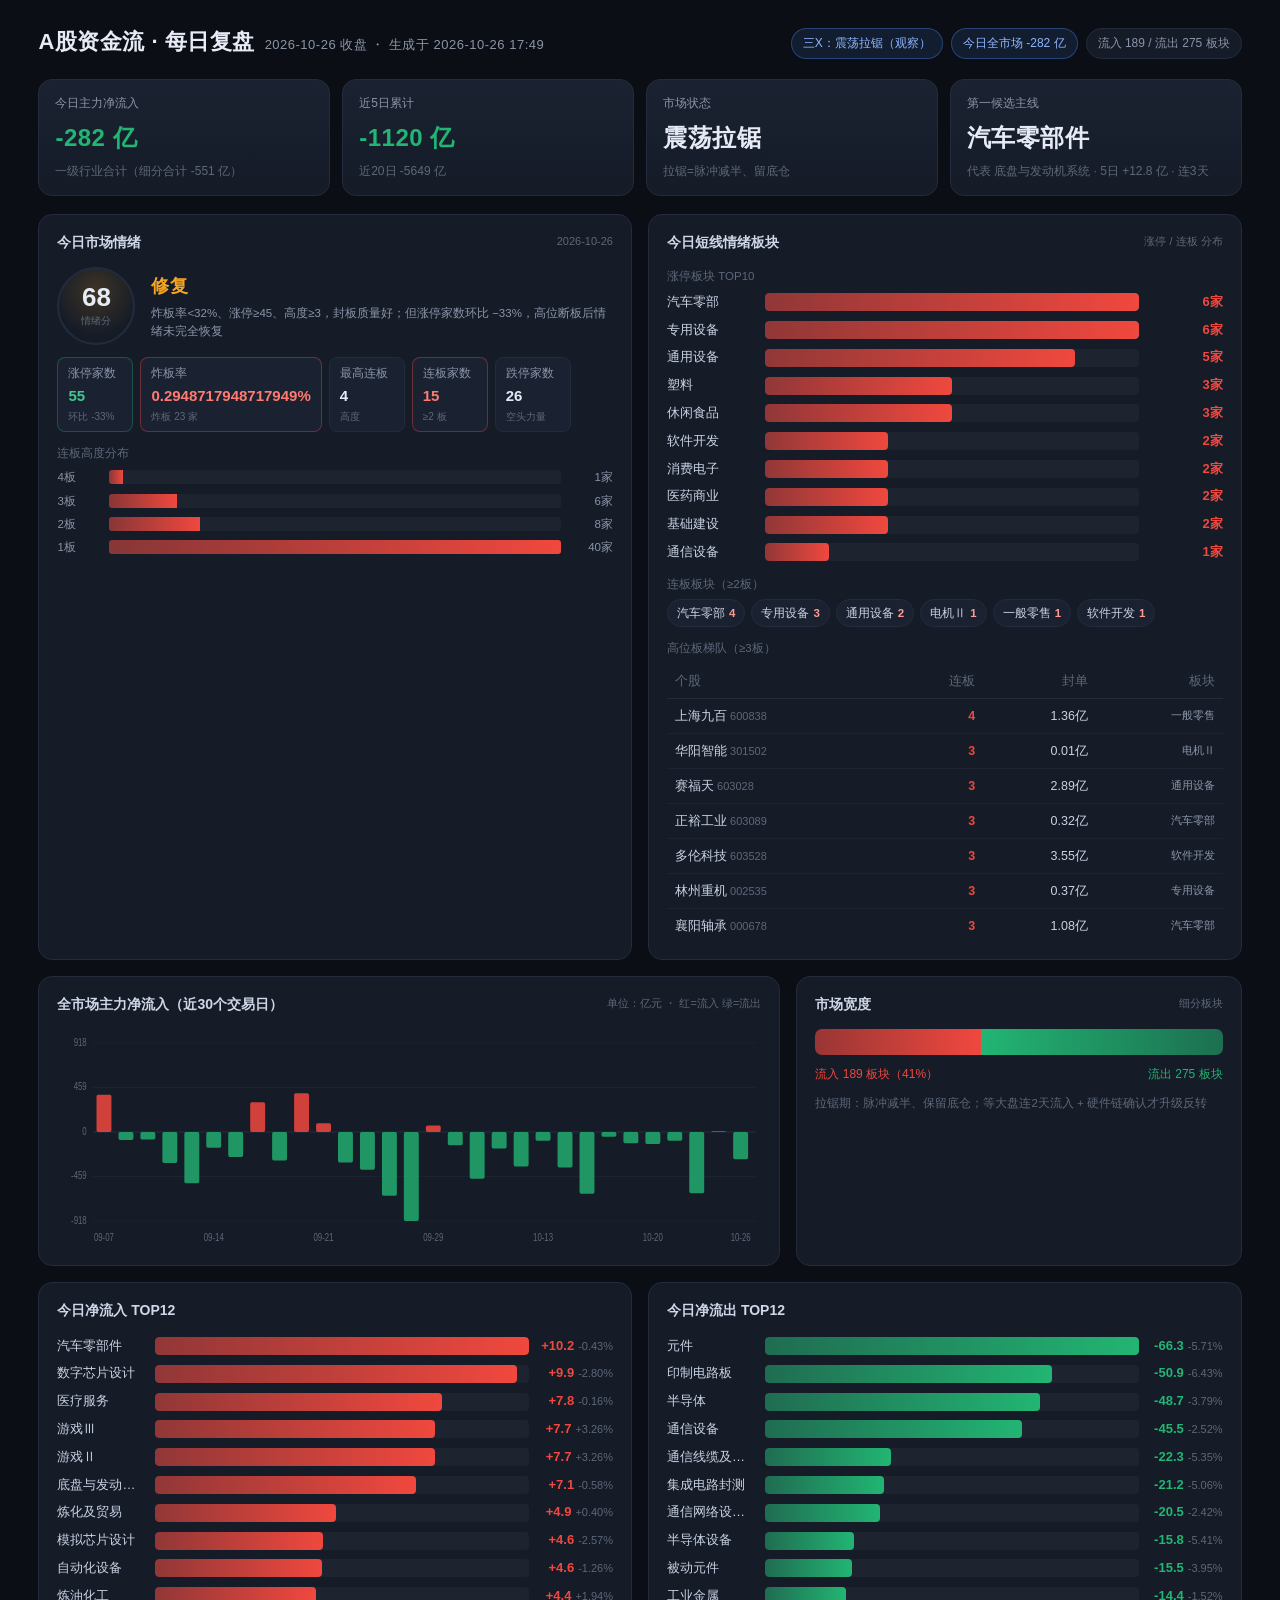
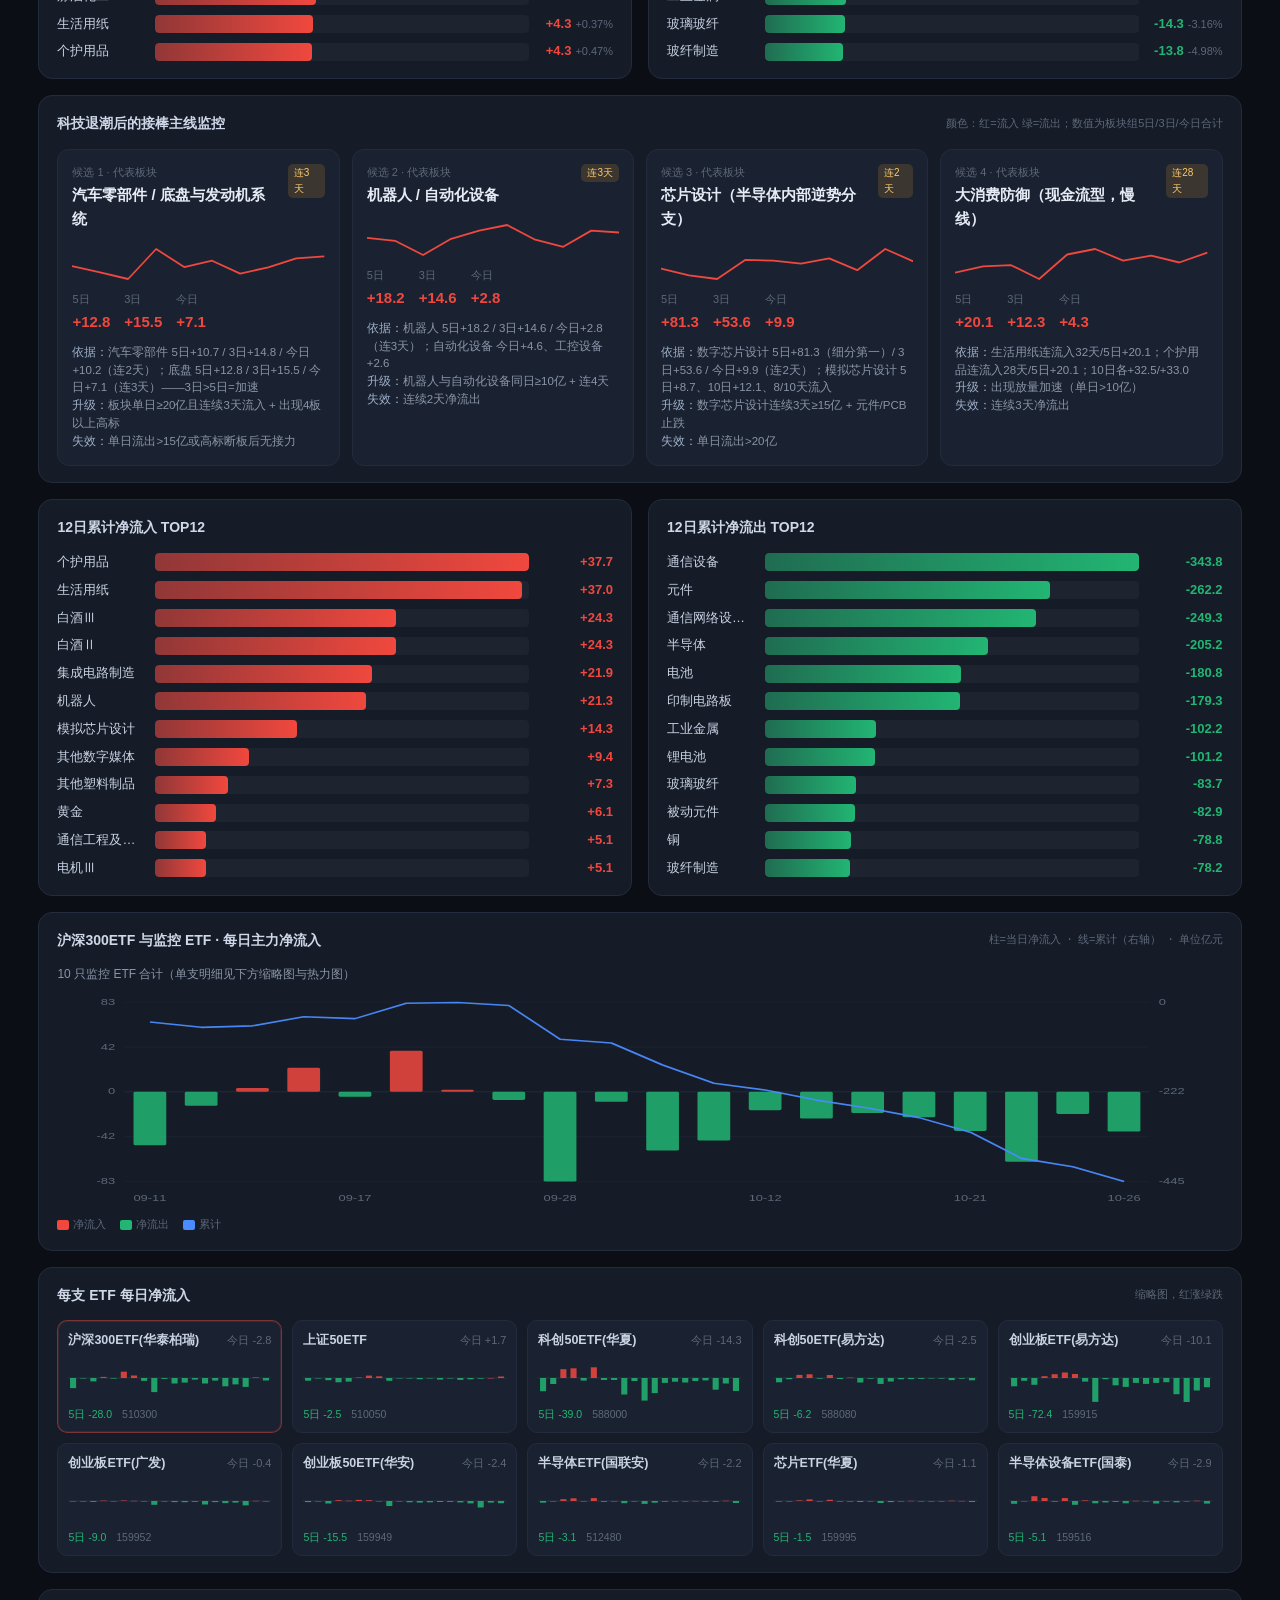
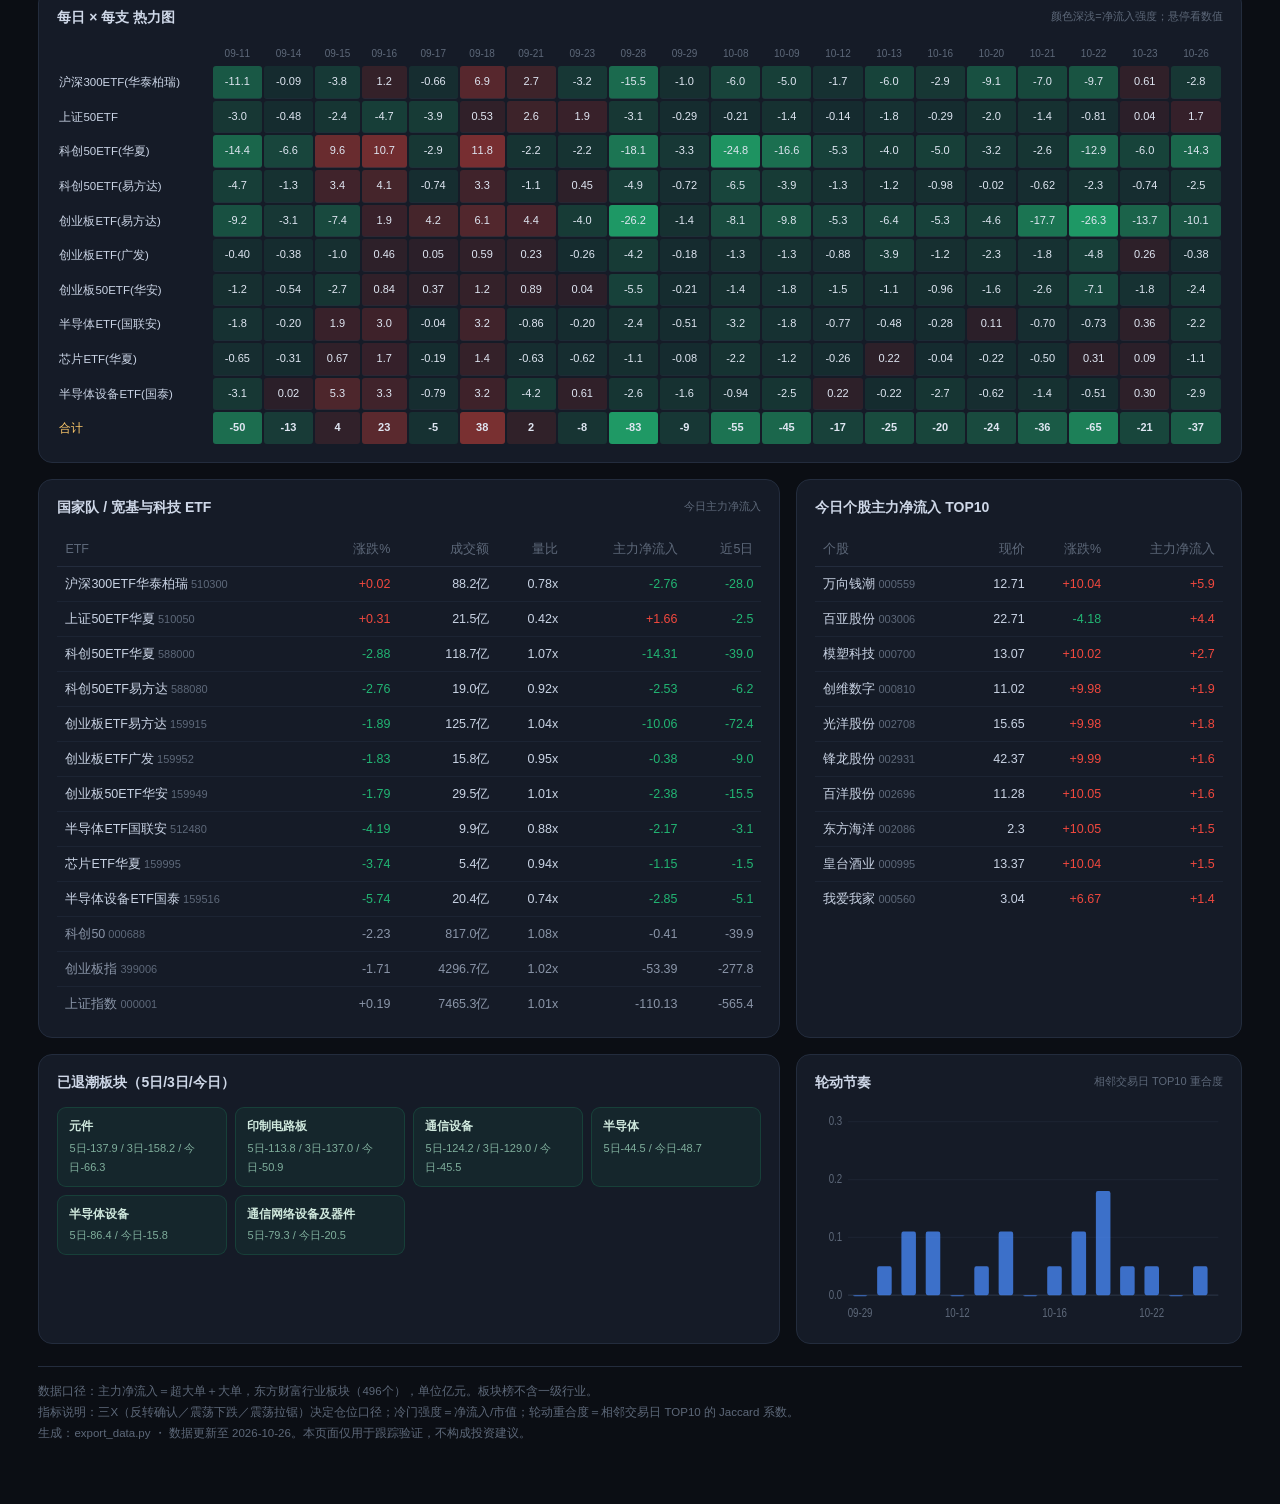
==== index.html @ acb610cf "init: A股资金流看板" ====
<!DOCTYPE html>
<html lang="zh-CN">
<head>
<meta charset="utf-8" />
<meta name="viewport" content="width=device-width, initial-scale=1" />
<title>A股资金流 · 每日复盘看板</title>
<style>
  :root{
    --bg:#0b0e14; --bg2:#121722; --card:#151b27; --card2:#1a2231;
    --line:#232c3d; --txt:#e6ebf5; --dim:#8a95a8; --dim2:#5d6879;
    --up:#f0483e; --upbg:rgba(240,72,62,.14);
    --dn:#22b573; --dnbg:rgba(34,181,115,.13);
    --acc:#4a8cff; --warn:#f5a623; --ok:#22b573;
    --r:14px;
  }
  *{box-sizing:border-box}
  body{
    margin:0; background:radial-gradient(1200px 600px at 20% -10%, #16203a 0%, var(--bg) 55%);
    color:var(--txt); font:14px/1.6 -apple-system,"Segoe UI","PingFang SC","Microsoft YaHei",sans-serif;
    padding:24px clamp(14px,3vw,40px) 60px;
  }
  a{color:var(--acc)}
  .wrap{max-width:1280px;margin:0 auto}

  /* header */
  header{display:flex;flex-wrap:wrap;gap:14px;align-items:flex-end;justify-content:space-between;margin-bottom:20px}
  h1{margin:0;font-size:22px;letter-spacing:.5px}
  h1 span{color:var(--dim);font-size:13px;font-weight:400;margin-left:10px}
  .badges{display:flex;gap:8px;flex-wrap:wrap}
  .badge{font-size:12px;padding:5px 11px;border-radius:999px;border:1px solid var(--line);background:var(--card);color:var(--dim)}
  .badge.hot{border-color:rgba(245,166,35,.4);background:rgba(245,166,35,.12);color:#ffca6b}
  .badge.cool{border-color:rgba(74,140,255,.35);background:rgba(74,140,255,.12);color:#8fb6ff}

  /* kpi */
  .kpis{display:grid;grid-template-columns:repeat(auto-fit,minmax(170px,1fr));gap:12px;margin-bottom:18px}
  .kpi{background:linear-gradient(180deg,var(--card2),var(--card));border:1px solid var(--line);border-radius:var(--r);padding:14px 16px}
  .kpi .k{font-size:12px;color:var(--dim);margin-bottom:6px}
  .kpi .v{font-size:24px;font-weight:700;font-variant-numeric:tabular-nums;letter-spacing:.5px}
  .kpi .s{font-size:12px;color:var(--dim2);margin-top:4px}

  /* grid */
  .grid{display:grid;gap:16px;margin-bottom:16px}
  .g2{grid-template-columns:1fr 1fr}
  .g21{grid-template-columns:1.25fr .75fr}
  @media(max-width:900px){.g2,.g21{grid-template-columns:1fr}}

  .card{background:var(--card);border:1px solid var(--line);border-radius:var(--r);padding:16px 18px}
  .card h2{margin:0 0 14px;font-size:14px;font-weight:600;display:flex;justify-content:space-between;align-items:center;color:#cfd8e8}
  .card h2 em{font-style:normal;font-size:11px;color:var(--dim2);font-weight:400}

  /* bars */
  .rows{display:flex;flex-direction:column;gap:7px}
  .row{display:grid;grid-template-columns:88px 1fr 74px;align-items:center;gap:10px;font-size:13px}
  .row .nm{color:#c9d3e4;white-space:nowrap;overflow:hidden;text-overflow:ellipsis}
  .row .bar{height:18px;border-radius:4px;position:relative;background:rgba(255,255,255,.035);overflow:hidden}
  .row .bar i{position:absolute;top:0;bottom:0;left:0;border-radius:4px;display:block}
  .row .bar i.up{background:linear-gradient(90deg,rgba(240,72,62,.55),var(--up))}
  .row .bar i.dn{background:linear-gradient(90deg,rgba(34,181,115,.5),var(--dn))}
  .row .val{text-align:right;font-variant-numeric:tabular-nums;font-weight:600}
  .row .pct{font-size:11px;color:var(--dim2);margin-left:4px;font-weight:400}
  .up{color:var(--up)} .dn{color:var(--dn)}

  /* chart */
  .chart{width:100%;height:220px;display:block}
  .chart .axis{stroke:#2a3446;stroke-width:1}
  .chart text{fill:var(--dim2);font-size:10px}

  /* mainline */
  .ml-grid{display:grid;grid-template-columns:repeat(auto-fit,minmax(255px,1fr));gap:12px}
  .ml{background:var(--card2);border:1px solid var(--line);border-radius:12px;padding:14px}
  .ml .top{display:flex;justify-content:space-between;align-items:flex-start;gap:8px}
  .ml .rank{font-size:11px;color:var(--dim2)}
  .ml .name{font-size:15px;font-weight:600;margin:2px 0 8px}
  .ml .nums{display:flex;gap:14px;margin:8px 0 10px}
  .ml .nums div{font-size:11px;color:var(--dim2)}
  .ml .nums b{display:block;font-size:15px;font-variant-numeric:tabular-nums;margin-top:1px}
  .ml .fx{font-size:11.5px;color:var(--dim);line-height:1.55}
  .ml .fx span{color:#9fb0c9}
  .spark{width:100%;height:38px;display:block;margin-top:6px}

  /* table */
  table{width:100%;border-collapse:collapse;font-size:12.5px}
  th{color:var(--dim2);font-weight:500;text-align:right;padding:7px 8px;border-bottom:1px solid var(--line);white-space:nowrap}
  th:first-child,td:first-child{text-align:left}
  td{padding:7px 8px;text-align:right;border-bottom:1px solid rgba(35,44,61,.55);font-variant-numeric:tabular-nums;color:#c9d3e4}
  tr:last-child td{border-bottom:none}
  tr.idx td{color:var(--dim)}
  .tag{display:inline-block;font-size:10px;padding:1px 6px;border-radius:5px;background:rgba(245,166,35,.15);color:#ffca6b;margin-left:5px}

  /* sentiment */
  .sent{display:flex;gap:16px;align-items:center;margin-bottom:12px}
  .score{width:78px;height:78px;border-radius:50%;display:flex;flex-direction:column;align-items:center;justify-content:center;border:2px solid var(--line);background:radial-gradient(circle at 50% 30%,rgba(245,166,35,.18),transparent 70%);flex:0 0 auto}
  .score b{font-size:26px;line-height:1;font-variant-numeric:tabular-nums}
  .score span{font-size:10px;color:var(--dim2);margin-top:3px}
  .phase{font-size:18px;font-weight:700;letter-spacing:.5px}
  .reason{font-size:11.5px;color:var(--dim);margin-top:4px;line-height:1.55}
  .ph-加速{color:#f0483e}.ph-修复{color:#f5a623}.ph-分歧{color:#8fb6ff}.ph-退潮{color:#22b573}.ph-冰点{color:#9aa7bd}
  .pills{display:flex;flex-wrap:wrap;gap:7px;margin-bottom:12px}
  .pill{background:var(--card2);border:1px solid var(--line);border-radius:8px;padding:6px 10px;font-size:11.5px;color:var(--dim);min-width:76px}
  .pill b{display:block;font-size:15px;color:#e6ebf5;font-variant-numeric:tabular-nums;margin-top:1px}
  .pill em{font-style:normal;font-size:10px;color:var(--dim2);display:block;margin-top:1px}
  .pill.s-强{border-color:rgba(240,72,62,.38)} .pill.s-强 b{color:#ff7a70}
  .pill.s-弱{border-color:rgba(34,181,115,.32)} .pill.s-弱 b{color:#43c68d}
  .ladder{display:flex;flex-direction:column;gap:5px}
  .ladder .lr{display:grid;grid-template-columns:44px 1fr 44px;gap:8px;align-items:center;font-size:11.5px;color:var(--dim)}
  .ladder .lb{height:14px;background:rgba(255,255,255,.04);border-radius:3px;overflow:hidden}
  .ladder .lb i{display:block;height:100%;background:linear-gradient(90deg,rgba(240,72,62,.5),#f0483e)}
  .sub{font-size:11.5px;color:var(--dim2);margin-bottom:6px}
  .chips{display:flex;flex-wrap:wrap;gap:6px}
  .chip{font-size:11.5px;padding:4px 9px;border-radius:999px;background:var(--card2);border:1px solid var(--line);color:#c9d3e4}
  .chip b{color:#ff9b92;margin-left:4px}

  /* etf daily */
  .sm-grid{display:grid;grid-template-columns:repeat(auto-fit,minmax(190px,1fr));gap:10px}
  .sm{background:var(--card2);border:1px solid var(--line);border-radius:10px;padding:9px 10px}
  .sm.hl{border-color:rgba(240,72,62,.45);box-shadow:0 0 0 1px rgba(240,72,62,.15) inset}
  .sm .t{display:flex;justify-content:space-between;align-items:baseline;font-size:12px;color:#c9d3e4;margin-bottom:2px}
  .sm .t b{font-size:12.5px;font-weight:600}
  .sm .t s{text-decoration:none;font-size:11px;color:var(--dim2)}
  .sm svg{width:100%;height:52px;display:block}
  .sm .f{font-size:10.5px;color:var(--dim2);display:flex;gap:10px;margin-top:2px}
  .hm{width:100%;border-collapse:separate;border-spacing:2px;font-size:11px}
  .hm th{background:none;border:none;color:var(--dim2);font-weight:500;padding:2px 3px;text-align:center;white-space:nowrap;font-size:10px}
  .hm td.nm{background:none;border:none;text-align:left;padding:2px 6px 2px 0;color:#c9d3e4;white-space:nowrap;font-size:11.5px}
  .hm td.c{height:22px;border-radius:3px;text-align:center;color:#dfe6f2;font-variant-numeric:tabular-nums}
  .legend{display:flex;gap:14px;align-items:center;font-size:11px;color:var(--dim2);margin-top:8px}
  .legend i{display:inline-block;width:12px;height:10px;border-radius:2px;margin-right:4px;vertical-align:middle}

  /* misc */
  .faded{display:grid;grid-template-columns:repeat(auto-fit,minmax(150px,1fr));gap:8px}
  .faded div{background:rgba(34,181,115,.07);border:1px solid rgba(34,181,115,.18);border-radius:9px;padding:9px 11px;font-size:12px}
  .faded b{display:block;color:#cfe8dd;margin-bottom:2px}
  .faded span{color:#7fae9c;font-size:11px}
  footer{margin-top:22px;color:var(--dim2);font-size:11.5px;line-height:1.8;border-top:1px solid var(--line);padding-top:14px}
  .note{font-size:11.5px;color:var(--dim2);margin-top:10px}
</style>
</head>
<body>
<div class="wrap">

  <header>
    <h1>A股资金流 · 每日复盘<span id="dt"></span></h1>
    <div class="badges" id="badges"></div>
  </header>

  <div class="kpis" id="kpis"></div>

  <div class="grid g2" id="sentWrap" style="margin-bottom:16px">
    <div class="card">
      <h2>今日市场情绪<em id="sentTag"></em></h2>
      <div class="sent">
        <div class="score"><b id="sentScore">–</b><span>情绪分</span></div>
        <div style="flex:1">
          <div class="phase" id="sentPhase">–</div>
          <div class="reason" id="sentReason"></div>
        </div>
      </div>
      <div class="pills" id="sentPills"></div>
      <div class="sub">连板高度分布</div>
      <div class="ladder" id="sentLadder"></div>
    </div>
    <div class="card">
      <h2>今日短线情绪板块<em>涨停 / 连板 分布</em></h2>
      <div class="sub">涨停板块 TOP10</div>
      <div class="rows" id="ztBoards"></div>
      <div class="sub" style="margin-top:12px">连板板块（≥2板）</div>
      <div class="chips" id="lbBoards"></div>
      <div class="sub" style="margin-top:12px">高位板梯队（≥3板）</div>
      <table id="highTable"></table>
    </div>
  </div>

  <div class="grid g21">
    <div class="card">
      <h2>全市场主力净流入（近30个交易日）<em>单位：亿元 ・ 红=流入 绿=流出</em></h2>
      <svg class="chart" id="mchart" viewBox="0 0 900 220" preserveAspectRatio="none"></svg>
    </div>
    <div class="card">
      <h2>市场宽度<em>细分板块</em></h2>
      <div id="breadth"></div>
      <div class="note" id="regimeNote"></div>
    </div>
  </div>

  <div class="grid g2">
    <div class="card">
      <h2>今日净流入 TOP12</h2>
      <div class="rows" id="topRows"></div>
    </div>
    <div class="card">
      <h2>今日净流出 TOP12</h2>
      <div class="rows" id="botRows"></div>
    </div>
  </div>

  <div class="card" style="margin-bottom:16px">
    <h2>科技退潮后的接棒主线监控<em>颜色：红=流入 绿=流出；数值为板块组5日/3日/今日合计</em></h2>
    <div class="ml-grid" id="mlGrid"></div>
  </div>

  <div class="grid g2">
    <div class="card">
      <h2>12日累计净流入 TOP12</h2>
      <div class="rows" id="cumUp"></div>
    </div>
    <div class="card">
      <h2>12日累计净流出 TOP12</h2>
      <div class="rows" id="cumDn"></div>
    </div>
  </div>

  <div class="card" style="margin-bottom:16px">
    <h2>沪深300ETF 与监控 ETF · 每日主力净流入<em>柱=当日净流入 ・ 线=累计（右轴） ・ 单位亿元</em></h2>
    <div style="margin-bottom:6px">
      <div style="font-size:12px;color:var(--dim);margin-bottom:4px">10 只监控 ETF 合计（单支明细见下方缩略图与热力图）</div>
      <svg class="chart" id="chartTotal" viewBox="0 0 900 250" preserveAspectRatio="none"></svg>
    </div>
    <div class="legend"><span><i style="background:#f0483e"></i>净流入</span><span><i style="background:#22b573"></i>净流出</span><span><i style="background:#4a8cff"></i>累计</span></div>
  </div>

  <div class="card" style="margin-bottom:16px">
    <h2>每支 ETF 每日净流入<em>缩略图，红涨绿跌</em></h2>
    <div class="sm-grid" id="smGrid"></div>
  </div>

  <div class="card" style="margin-bottom:16px">
    <h2>每日 × 每支 热力图<em>颜色深浅=净流入强度；悬停看数值</em></h2>
    <div style="overflow-x:auto"><table class="hm" id="hmTable"></table></div>
  </div>

  <div class="grid g21">
    <div class="card">
      <h2>国家队 / 宽基与科技 ETF<em>今日主力净流入</em></h2>
      <table id="etfTable"></table>
    </div>
    <div class="card">
      <h2>今日个股主力净流入 TOP10</h2>
      <table id="stockTable"></table>
    </div>
  </div>

  <div class="grid g21">
    <div class="card">
      <h2>已退潮板块（5日/3日/今日）</h2>
      <div class="faded" id="fadedBox"></div>
    </div>
    <div class="card">
      <h2>轮动节奏<em>相邻交易日 TOP10 重合度</em></h2>
      <svg class="chart" id="rchart" viewBox="0 0 420 180" preserveAspectRatio="none"></svg>
    </div>
  </div>

  <footer id="foot"></footer>
</div>

<script src="data.js"></script>
<script>
(function(){
  const D = window.DATA;
  if(!D){ document.body.innerHTML = '<p style="color:#f0483e">未找到 data.js，请先运行 export_data.py</p>'; return; }

  const $ = id => document.getElementById(id);
  const fmt = (v, d=1) => (v>0?'+':'') + (v==null?'-':Number(v).toFixed(d));
  const cls = v => v>0?'up':(v<0?'dn':'');
  const esc = s => String(s==null?'':s).replace(/[&<>"]/g, c=>({'&':'&amp;','<':'&lt;','>':'&gt;','"':'&quot;'}[c]));

  $('dt').textContent = D.date + ' 收盘 ・ 生成于 ' + D.generatedAt;

  // ---- badges
  const rg = D.regime || {};
  const t = D.today;
  const b = [];
  b.push(`<span class="badge cool">三X：${esc(rg.threeX || '—')}</span>`);
  b.push(`<span class="badge ${t.total>0?'hot':'cool'}">今日全市场 ${fmt(t.total,0)} 亿</span>`);
  b.push(`<span class="badge">流入 ${t.inCount} / 流出 ${t.outCount} 板块</span>`);
  $('badges').innerHTML = b.join('');

  // ---- kpi
  const m5 = D.market.slice(-5).reduce((a,x)=>a+x.v,0);
  const m20 = D.market.slice(-20).reduce((a,x)=>a+x.v,0);
  const bestML = (D.mainline||[])[0];
  const kpi = [
    {k:'今日主力净流入', v:fmt(t.total,0)+' 亿', s:'一级行业合计（细分合计 '+fmt(t.detailSum||0,0)+' 亿）', c:cls(t.total)},
    {k:'近5日累计', v:fmt(m5,0)+' 亿', s:'近20日 '+fmt(m20,0)+' 亿', c:cls(m5)},
    {k:'市场状态', v:(rg.threeX||'—').replace('（观察）',''), s:'拉锯=脉冲减半、留底仓', c:''},
    {k:'第一候选主线', v:bestML?bestML.line.split(' /')[0]:'—', s:bestML?('代表 '+bestML.rep+' · 5日 '+fmt(bestML.d5)+' 亿 · 连'+bestML.streak+'天'):'', c:''},
  ];
  $('kpis').innerHTML = kpi.map(x=>`<div class="kpi"><div class="k">${x.k}</div>
    <div class="v ${x.c}">${esc(x.v)}</div><div class="s">${esc(x.s||'')}</div></div>`).join('');

  // ---- market bar chart
  (function(){
    const W=900,H=220,padL=46,padB=28,padT=14;
    const data=D.market, n=data.length;
    const max=Math.max(...data.map(d=>Math.abs(d.v)),1);
    const bw=(W-padL-12)/n;
    const zero=padT+(H-padT-padB)/2;
    const scale=(H-padT-padB)/2/max;
    let s='';
    [-1,-0.5,0,0.5,1].forEach(k=>{
      const y=zero-k*(H-padT-padB)/2;
      s+=`<line class="axis" x1="${padL}" x2="${W-6}" y1="${y}" y2="${y}" opacity="${k===0?0.9:0.35}"/>`;
      s+=`<text x="${padL-8}" y="${y+3}" text-anchor="end">${(k*max).toFixed(0)}</text>`;
    });
    data.forEach((d,i)=>{
      const x=padL+i*bw+bw*0.16, w=bw*0.68;
      const h=Math.abs(d.v)*scale;
      const y=d.v>=0?zero-h:zero;
      s+=`<rect x="${x.toFixed(1)}" y="${y.toFixed(1)}" width="${w.toFixed(1)}" height="${Math.max(h,0.8).toFixed(1)}"
           rx="2" fill="${d.v>=0?'#f0483e':'#22b573'}" opacity="${d.v>=0?0.85:0.8}"><title>${d.d}  ${fmt(d.v)} 亿</title></rect>`;
      if(i%5===0||i===n-1){
        s+=`<text x="${(x+w/2).toFixed(1)}" y="${H-8}" text-anchor="middle">${d.d.slice(5)}</text>`;
      }
    });
    $('mchart').innerHTML=s;
  })();

  // ---- breadth
  (function(){
    const tot=t.inCount+t.outCount;
    const pct=t.inCount/tot*100;
    $('breadth').innerHTML=`
      <div style="display:flex;height:26px;border-radius:7px;overflow:hidden;margin-bottom:10px">
        <div style="width:${pct}%;background:linear-gradient(90deg,rgba(240,72,62,.6),#f0483e)"></div>
        <div style="flex:1;background:linear-gradient(90deg,#22b573,rgba(34,181,115,.55))"></div>
      </div>
      <div style="display:flex;justify-content:space-between;font-size:12px">
        <span class="up">流入 ${t.inCount} 板块（${pct.toFixed(0)}%）</span>
        <span class="dn">流出 ${t.outCount} 板块</span>
      </div>
      <div class="note">${esc(rg.rule||'')}</div>`;
  })();

  // ---- bar rows
  function rows(el, list, withPct){
    const max=Math.max(...list.map(x=>Math.abs(x.v)),0.001);
    el.innerHTML=list.map(x=>{
      const w=Math.max(Math.abs(x.v)/max*100,1.5);
      return `<div class="row">
        <div class="nm" title="${esc(x.name)}">${esc(x.name)}</div>
        <div class="bar"><i class="${x.v>=0?'up':'dn'}" style="width:${w}%"></i></div>
        <div class="val ${cls(x.v)}">${fmt(x.v,1)}${withPct&&x.pct!=null?`<span class="pct">${fmt(x.pct,2)}%</span>`:''}</div>
      </div>`;
    }).join('');
  }
  rows($('topRows'), t.top, true);
  rows($('botRows'), t.bottom, true);
  rows($('cumUp'), D.cum.up.map(x=>({...x, pct:null})), false);
  rows($('cumDn'), D.cum.down.map(x=>({...x, pct:null})), false);

  // ---- mainline cards
  (function(){
    $('mlGrid').innerHTML = D.mainline.map(m=>{
      const pts=m.series;
      const vals=pts.map(p=>p.v);
      const mx=Math.max(...vals), mn=Math.min(...vals);
      const rng=(mx-mn)||1;
      const W=260,H=38;
      const xy=pts.map((p,i)=>{
        const x=i/(pts.length-1||1)*W;
        const y=H-4-((p.v-mn)/rng)*(H-8);
        return x.toFixed(1)+','+y.toFixed(1);
      }).join(' ');
      const last=pts[pts.length-1].v;
      const col=last>=0?'#f0483e':'#22b573';
      return `<div class="ml">
        <div class="top">
          <div><div class="rank">候选 ${m.rank} · 代表板块</div><div class="name">${esc(m.line)}</div></div>
          <span class="tag">连${m.streak}天</span>
        </div>
        <svg class="spark" viewBox="0 0 260 38" preserveAspectRatio="none">
          <polyline points="${xy}" fill="none" stroke="${col}" stroke-width="1.8" stroke-linejoin="round"/>
        </svg>
        <div class="nums">
          <div>5日<b class="${cls(m.d5)}">${fmt(m.d5)}</b></div>
          <div>3日<b class="${cls(m.d3)}">${fmt(m.d3)}</b></div>
          <div>今日<b class="${cls(m.today)}">${fmt(m.today)}</b></div>
        </div>
        <div class="fx"><span>依据：</span>${esc(m.evidence||'')}</div>
        <div class="fx"><span>升级：</span>${esc(m.upgrade||'')}</div>
        <div class="fx"><span>失效：</span>${esc(m.invalidate||'')}</div>
      </div>`;
    }).join('');
  })();

  // ---- ETF table
  (function(){
    let h=`<thead><tr><th>ETF</th><th>涨跌%</th><th>成交额</th><th>量比</th><th>主力净流入</th><th>近5日</th></tr></thead><tbody>`;
    D.etf.forEach(e=>{
      h+=`<tr class="${e.isIndex?'idx':''}">
        <td>${esc(e.name)}<span style="color:#5d6879;font-size:11px"> ${e.code}</span></td>
        <td class="${cls(e.pct)}">${e.pct==null?'-':fmt(e.pct,2)}</td>
        <td>${e.amount==null?'-':e.amount.toFixed(1)}亿</td>
        <td>${e.vr==null?'-':e.vr.toFixed(2)+'x'}</td>
        <td class="${cls(e.flow)}">${fmt(e.flow,2)}</td>
        <td class="${cls(e.cum5)}">${fmt(e.cum5,1)}</td>
      </tr>`;
    });
    $('etfTable').innerHTML=h+'</tbody>';
  })();

  // ---- stock table
  (function(){
    let h=`<thead><tr><th>个股</th><th>现价</th><th>涨跌%</th><th>主力净流入</th></tr></thead><tbody>`;
    D.stocks.forEach(s=>{
      h+=`<tr><td>${esc(s.name)}<span style="color:#5d6879;font-size:11px"> ${s.code}</span></td>
        <td>${s.price}</td><td class="${cls(s.pct)}">${fmt(s.pct,2)}</td>
        <td class="${cls(s.v)}">${fmt(s.v)}</td></tr>`;
    });
    $('stockTable').innerHTML=h+'</tbody>';
  })();

  // ---- faded
  (function(){
    $('fadedBox').innerHTML = D.faded.map(f=>{
      const num=(f.desc.match(/-[\d.]+/g)||[]).slice(0,1)[0]||'';
      return `<div><b>${esc(f.line)}</b><span>${esc(f.desc)}</span></div>`;
    }).join('');
  })();

  // ---- rotation chart
  (function(){
    const W=420,H=180,padL=34,padB=26,padT=12;
    const d=D.rotation, n=d.length;
    const max=0.3;
    const bw=(W-padL-10)/n;
    let s='';
    [0,0.1,0.2,0.3].forEach(k=>{
      const y=H-padB-(k/max)*(H-padT-padB);
      s+=`<line class="axis" x1="${padL}" x2="${W-4}" y1="${y}" y2="${y}" opacity="${k===0?0.9:0.3}"/>`;
      s+=`<text x="${padL-6}" y="${y+3}" text-anchor="end">${k.toFixed(1)}</text>`;
    });
    d.forEach((p,i)=>{
      const h=Math.min(p.j, max)/max*(H-padT-padB);
      const x=padL+i*bw+bw*0.2, w=bw*0.6;
      s+=`<rect x="${x.toFixed(1)}" y="${(H-padB-h).toFixed(1)}" width="${w.toFixed(1)}" height="${Math.max(h,0.8).toFixed(1)}"
           rx="2" fill="#4a8cff" opacity="0.75"><title>${p.d} ${p.j.toFixed(2)}</title></rect>`;
      if(i%4===0) s+=`<text x="${(x+w/2).toFixed(1)}" y="${H-8}" text-anchor="middle">${p.d.slice(5)}</text>`;
    });
    $('rchart').innerHTML=s;
  })();

  // ---- ETF daily series charts
  (function(){
    const S = D.etfSeries;
    if(!S || !S.dates || !S.dates.length) return;

    function drawBarLine(el, rows){
      const W=900,H=250,padL=52,padR=56,padB=30,padT=16;
      const n=rows.length||1;
      const maxV=Math.max(...rows.map(r=>Math.abs(r.v||0)),1);
      const cums=rows.map(r=>r.cum||0);
      let cMin=Math.min(...cums,0), cMax=Math.max(...cums,0);
      if(cMax-cMin<1){ cMax+=1; cMin-=1; }
      const zero=padT+(H-padT-padB)/2;
      const sc=(H-padT-padB)/2/maxV;
      const bw=(W-padL-padR)/n;
      let s='';
      [-1,-0.5,0,0.5,1].forEach(k=>{
        const y=zero-k*(H-padT-padB)/2;
        s+=`<line class="axis" x1="${padL}" x2="${W-padR}" y1="${y}" y2="${y}" opacity="${k===0?0.9:0.3}"/>`;
        s+=`<text x="${padL-7}" y="${y+3}" text-anchor="end">${(k*maxV).toFixed(0)}</text>`;
      });
      [cMin,(cMin+cMax)/2,cMax].forEach(k=>{
        const y=H-padB-((k-cMin)/(cMax-cMin))*(H-padT-padB);
        s+=`<text x="${W-padR+7}" y="${y+3}" text-anchor="start" fill="#6f8ab5">${k.toFixed(0)}</text>`;
      });
      rows.forEach((r,i)=>{
        if(r.v==null) return;
        const x=padL+i*bw+bw*0.18, w=bw*0.64;
        const h=Math.abs(r.v)*sc;
        const y=r.v>=0?zero-h:zero;
        s+=`<rect x="${x.toFixed(1)}" y="${y.toFixed(1)}" width="${w.toFixed(1)}" height="${Math.max(h,0.6).toFixed(1)}" rx="1.5" fill="${r.v>=0?'#f0483e':'#22b573'}" opacity="0.85"><title>${r.d} 当日 ${fmt(r.v)} 亿 ・ 累计 ${fmt(r.cum)} 亿</title></rect>`;
      });
      const pts=rows.map((r,i)=>{
        const x=padL+i*bw+bw/2;
        const y=H-padB-((r.cum-cMin)/(cMax-cMin))*(H-padT-padB);
        return x.toFixed(1)+','+y.toFixed(1);
      }).join(' ');
      s+=`<polyline points="${pts}" fill="none" stroke="#4a8cff" stroke-width="1.8" stroke-linejoin="round" opacity="0.95"/>`;
      rows.forEach((r,i)=>{
        if(i%4===0||i===n-1){
          const x=padL+i*bw+bw/2;
          s+=`<text x="${x.toFixed(1)}" y="${H-8}" text-anchor="middle">${r.d.slice(5)}</text>`;
        }
      });
      el.innerHTML=s;
    }
    drawBarLine($('chartTotal'), S.total||[]);

    // small multiples
    const mxAll=Math.max(...S.rows.reduce((a,r)=>a.concat(r.flows.map(v=>Math.abs(v||0))),[0]),1);
    $('smGrid').innerHTML = S.rows.map(r=>{
      const W=220,H=52,n=r.flows.length||1,bw=W/n;
      let bars='';
      r.flows.forEach((v,i)=>{
        if(v==null) return;
        const h=Math.abs(v)/mxAll*(H/2-2);
        const x=i*bw+bw*0.2, w=bw*0.6;
        const y=v>=0?H/2-h:H/2;
        bars+=`<rect x="${x.toFixed(1)}" y="${y.toFixed(1)}" width="${w.toFixed(1)}" height="${Math.max(h,0.5).toFixed(1)}" fill="${v>=0?'#f0483e':'#22b573'}" opacity="0.85"><title>${S.dates[i]} ${fmt(v)} 亿</title></rect>`;
      });
      const last=[...r.flows].reverse().find(v=>v!=null)||0;
      const s5=r.flows.slice(-5).reduce((a,v)=>a+(v||0),0);
      const hl=r.code==='510300'?' hl':'';
      return `<div class="sm${hl}">
        <div class="t"><b>${esc(r.name)}</b><s class="${cls(last)}">今日 ${fmt(last)}</s></div>
        <svg viewBox="0 0 ${W} ${H}" preserveAspectRatio="none">
          <line x1="0" x2="${W}" y1="${H/2}" y2="${H/2}" stroke="#2a3446" stroke-width="1"/>${bars}
        </svg>
        <div class="f"><span class="${cls(s5)}">5日 ${fmt(s5)}</span><span>${r.code}</span></div>
      </div>`;
    }).join('');

    // heatmap
    (function(){
      const dates=S.dates, rows=S.rows;
      const mx=Math.max(...rows.reduce((a,r)=>a.concat(r.flows.map(v=>Math.abs(v||0))),[0]),1);
      const tmx=Math.max(...S.total.map(t=>Math.abs(t.v)),1);
      let h='<thead><tr><th></th>'+dates.map(d=>`<th>${d.slice(5)}</th>`).join('')+'</tr></thead><tbody>';
      rows.forEach(r=>{
        h+=`<tr><td class="nm">${esc(r.name)}</td>`;
        r.flows.forEach(v=>{
          if(v==null){ h+='<td class="c" style="background:rgba(255,255,255,.03)"></td>'; return; }
          const a=Math.min(Math.abs(v)/mx,1);
          const bg=v>=0?`rgba(240,72,62,${(0.10+0.78*a).toFixed(2)})`:`rgba(34,181,115,${(0.10+0.72*a).toFixed(2)})`;
          h+=`<td class="c" style="background:${bg}">${Math.abs(v)>=1?v.toFixed(1):v.toFixed(2)}</td>`;
        });
        h+='</tr>';
      });
      h+='<tr><td class="nm" style="color:#ffca6b">合计</td>';
      S.total.forEach(t=>{
        const a=Math.min(Math.abs(t.v)/tmx,1);
        const bg=t.v>=0?`rgba(240,72,62,${(0.10+0.78*a).toFixed(2)})`:`rgba(34,181,115,${(0.10+0.72*a).toFixed(2)})`;
        h+=`<td class="c" style="background:${bg};font-weight:600">${t.v.toFixed(0)}</td>`;
      });
      h+='</tr></tbody>';
      $('hmTable').innerHTML=h;
    })();
  })();

  // ---- sentiment
  (function(){
    const s = D.sentiment;
    const wrap = document.getElementById('sentWrap');
    if(!s){ if(wrap) wrap.style.display='none'; return; }
    document.getElementById('sentTag').textContent = String(s.date).replace(/^(\d{4})(\d{2})(\d{2})$/, '$1-$2-$3');
    document.getElementById('sentScore').textContent = (s.score==null?'–':s.score);
    const ph=document.getElementById('sentPhase');
    ph.textContent = s.phase||'–';
    ph.className = 'phase ph-' + (s.phase||'分歧');
    document.getElementById('sentReason').textContent = s.phaseReason||'';
    document.getElementById('sentPills').innerHTML = (s.signals||[]).map(x=>
      `<div class="pill s-${x.s}">${esc(x.k)}<b>${x.v==null?'–':x.v}${x.k==='炸板率'?'%':''}</b><em>${esc(x.note||'')}</em></div>`
    ).join('');

    const hist=s.lbcHist||{};
    const keys=Object.keys(hist).map(Number).sort((a,b)=>b-a);
    const mx=Math.max(...keys.map(k=>hist[k]),1);
    document.getElementById('sentLadder').innerHTML = keys.map(k=>
      `<div class="lr"><span>${k}板</span><span class="lb"><i style="width:${(hist[k]/mx*100).toFixed(0)}%"></i></span><span style="text-align:right">${hist[k]}家</span></div>`
    ).join('');

    const bt=s.boardTop||[];
    const bmax=Math.max(...bt.map(x=>x.n),1);
    document.getElementById('ztBoards').innerHTML = bt.map(x=>
      `<div class="row"><div class="nm">${esc(x.name)}</div><div class="bar"><i class="up" style="width:${(x.n/bmax*100).toFixed(0)}%"></i></div><div class="val up">${x.n}家</div></div>`
    ).join('');

    document.getElementById('lbBoards').innerHTML = (s.lbBoardTop||[]).length
      ? s.lbBoardTop.map(x=>`<span class="chip">${esc(x.name)}<b>${x.n}</b></span>`).join('')
      : '<span class="chip">无连板</span>';

    const hi=(s.high||[]).slice(0,8);
    let h='<thead><tr><th>个股</th><th>连板</th><th>封单</th><th>板块</th></tr></thead><tbody>';
    hi.forEach(x=>{
      h+=`<tr><td>${esc(x.name)}<span style="color:#5d6879;font-size:11px"> ${x.code}</span></td>
        <td class="up" style="font-weight:600">${x.lbc}</td>
        <td>${x.fund?(x.fund/1e8).toFixed(2)+'亿':'-'}</td>
        <td style="color:#8a95a8;font-size:11px">${esc(x.board||'')}</td></tr>`;
    });
    document.getElementById('highTable').innerHTML = hi.length ? h+'</tbody>' : '<tbody><tr><td style="color:#5d6879">无 3 板及以上个股</td></tr></tbody>';
  })();

  // ---- footer
  $('foot').innerHTML = `
    数据口径：主力净流入＝超大单＋大单，东方财富行业板块（496个），单位亿元。板块榜不含一级行业。<br>
    指标说明：三X（反转确认／震荡下跌／震荡拉锯）决定仓位口径；冷门强度＝净流入/市值；轮动重合度＝相邻交易日 TOP10 的 Jaccard 系数。<br>
    生成：export_data.py ・ 数据更新至 ${D.date}。本页面仅用于跟踪验证，不构成投资建议。`;
})();
</script>
</body>
</html>
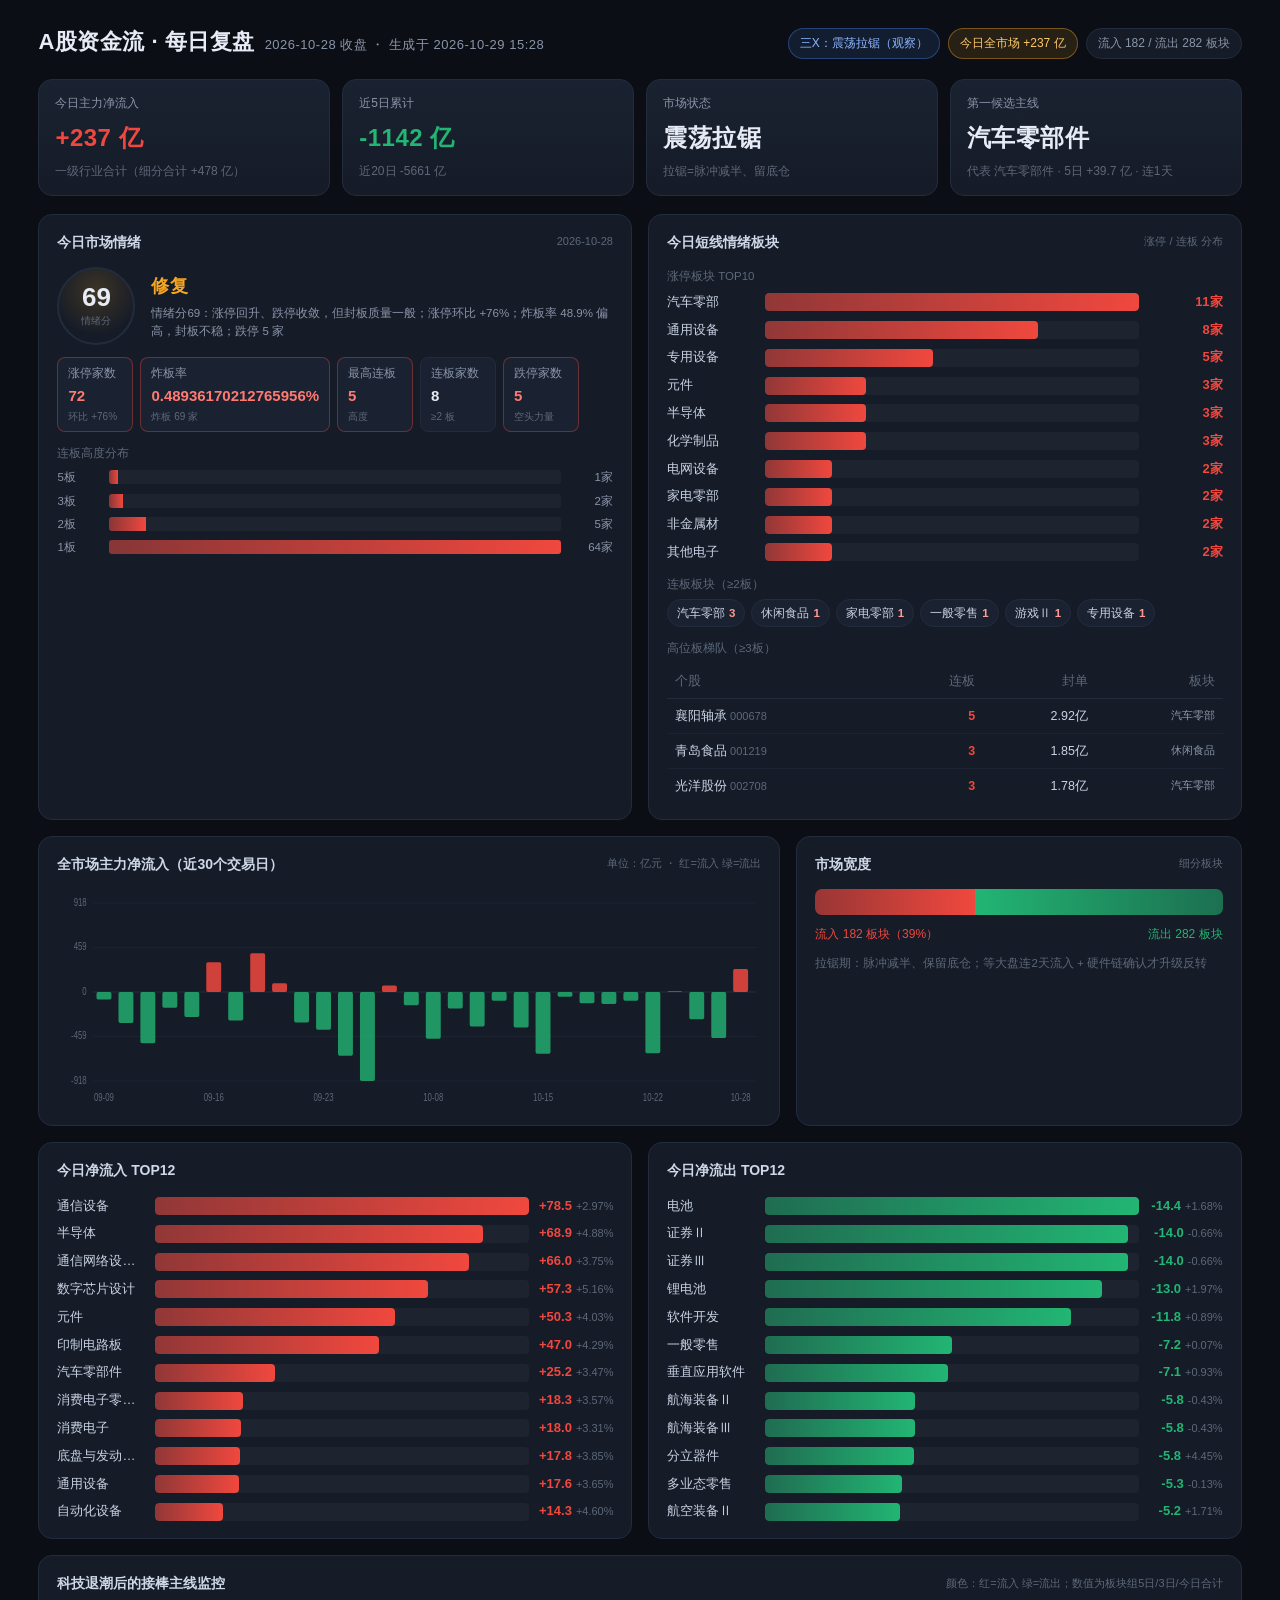
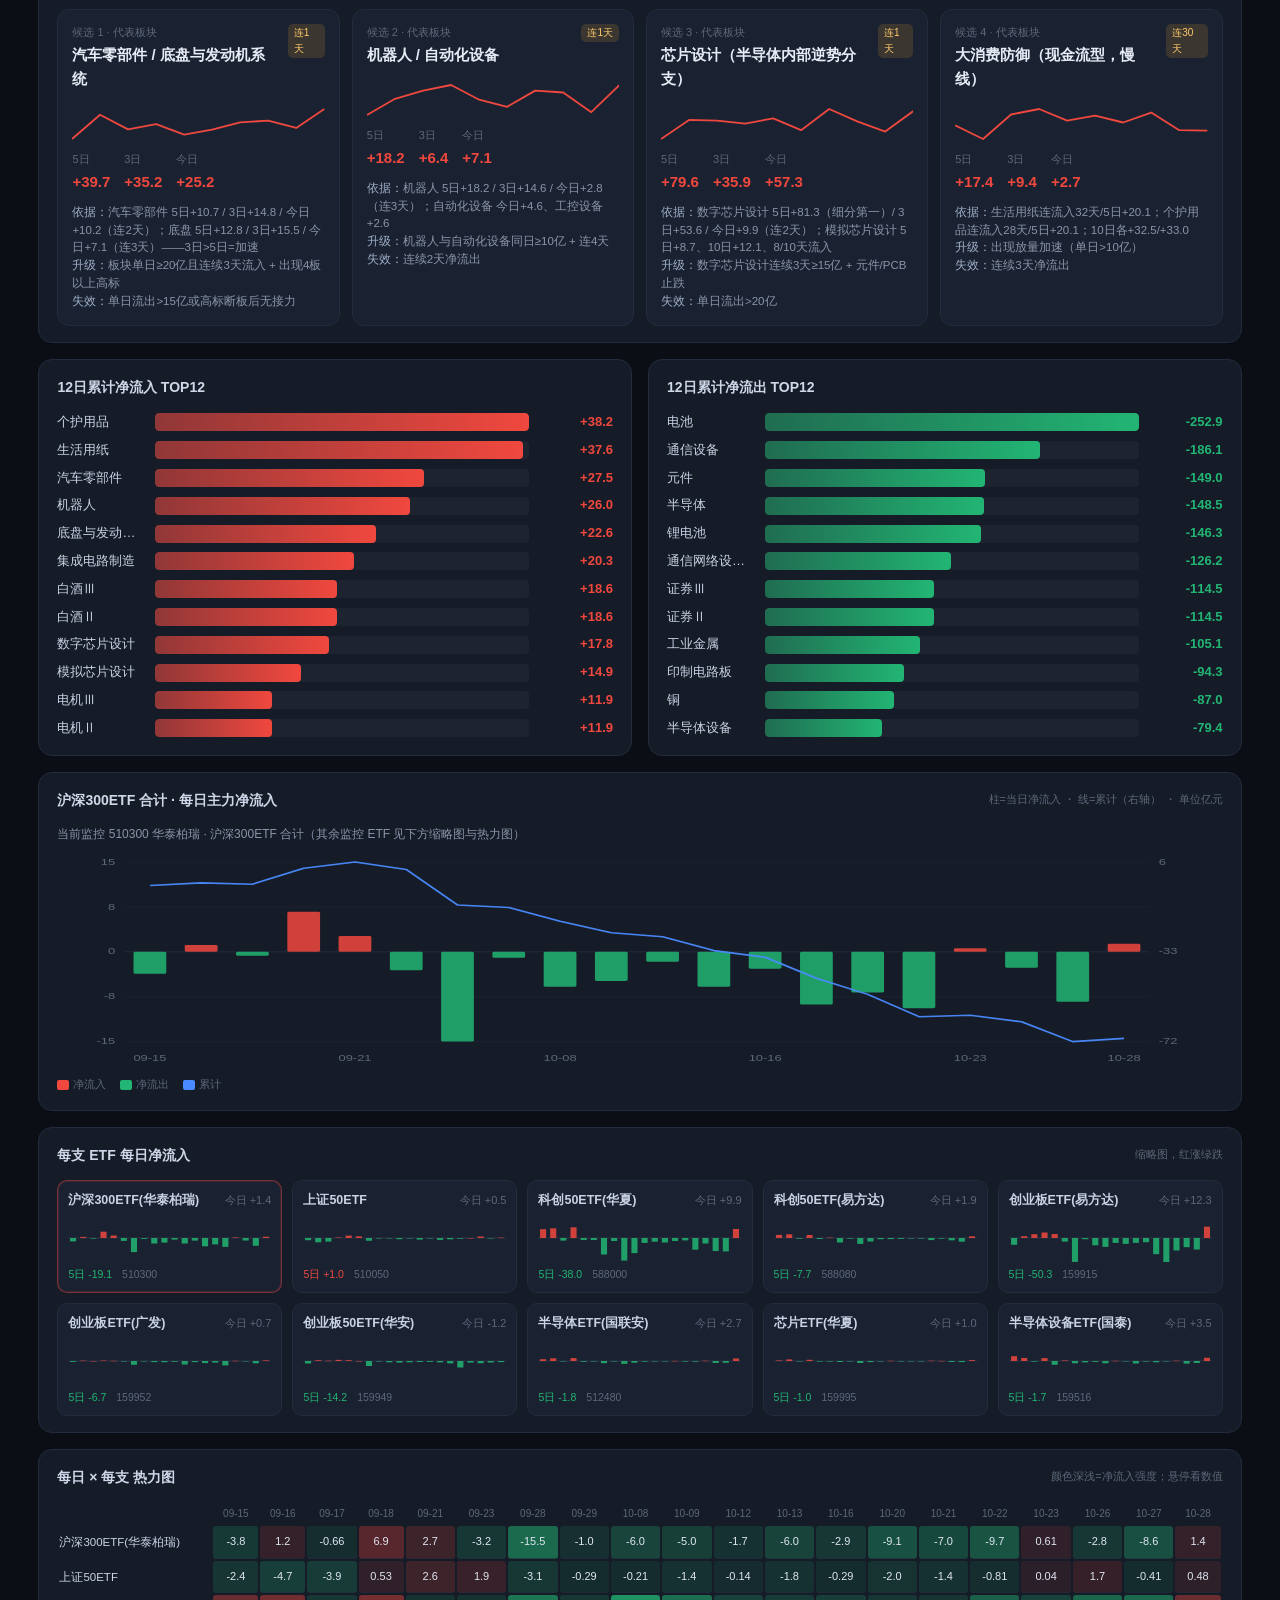
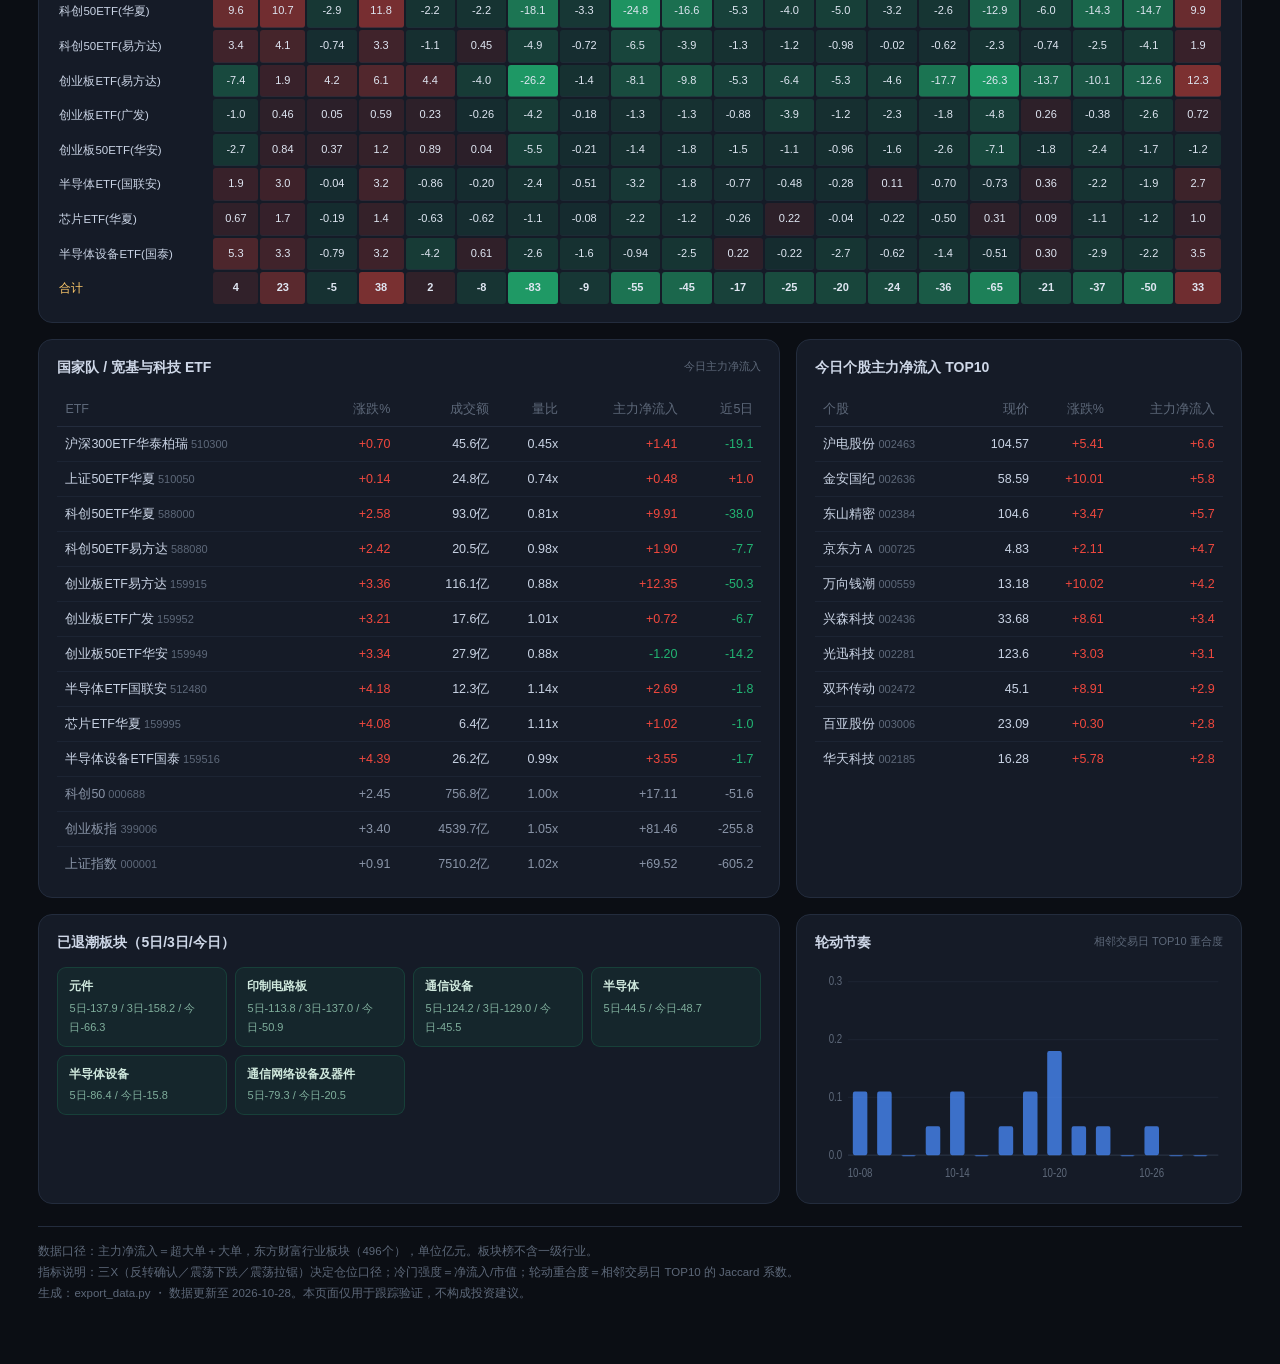
==== commit 710c3561: "feat: 大图改为沪深300ETF合计（排除创业板/科创/半导体等）" ====
--- a/index.html
+++ b/index.html
@@ -210,9 +210,9 @@
   </div>
 
   <div class="card" style="margin-bottom:16px">
-    <h2>沪深300ETF 与监控 ETF · 每日主力净流入<em>柱=当日净流入 ・ 线=累计（右轴） ・ 单位亿元</em></h2>
+    <h2>沪深300ETF 合计 · 每日主力净流入<em>柱=当日净流入 ・ 线=累计（右轴） ・ 单位亿元</em></h2>
     <div style="margin-bottom:6px">
-      <div style="font-size:12px;color:var(--dim);margin-bottom:4px">10 只监控 ETF 合计（单支明细见下方缩略图与热力图）</div>
+      <div style="font-size:12px;color:var(--dim);margin-bottom:4px">当前监控 510300 华泰柏瑞 · 沪深300ETF 合计（其余监控 ETF 见下方缩略图与热力图）</div>
       <svg class="chart" id="chartTotal" viewBox="0 0 900 250" preserveAspectRatio="none"></svg>
     </div>
     <div class="legend"><span><i style="background:#f0483e"></i>净流入</span><span><i style="background:#22b573"></i>净流出</span><span><i style="background:#4a8cff"></i>累计</span></div>
@@ -486,7 +486,7 @@
       });
       el.innerHTML=s;
     }
-    drawBarLine($('chartTotal'), S.total||[]);
+    drawBarLine($('chartTotal'), S.hs300||S.total||[]);
 
     // small multiples
     const mxAll=Math.max(...S.rows.reduce((a,r)=>a.concat(r.flows.map(v=>Math.abs(v||0))),[0]),1);
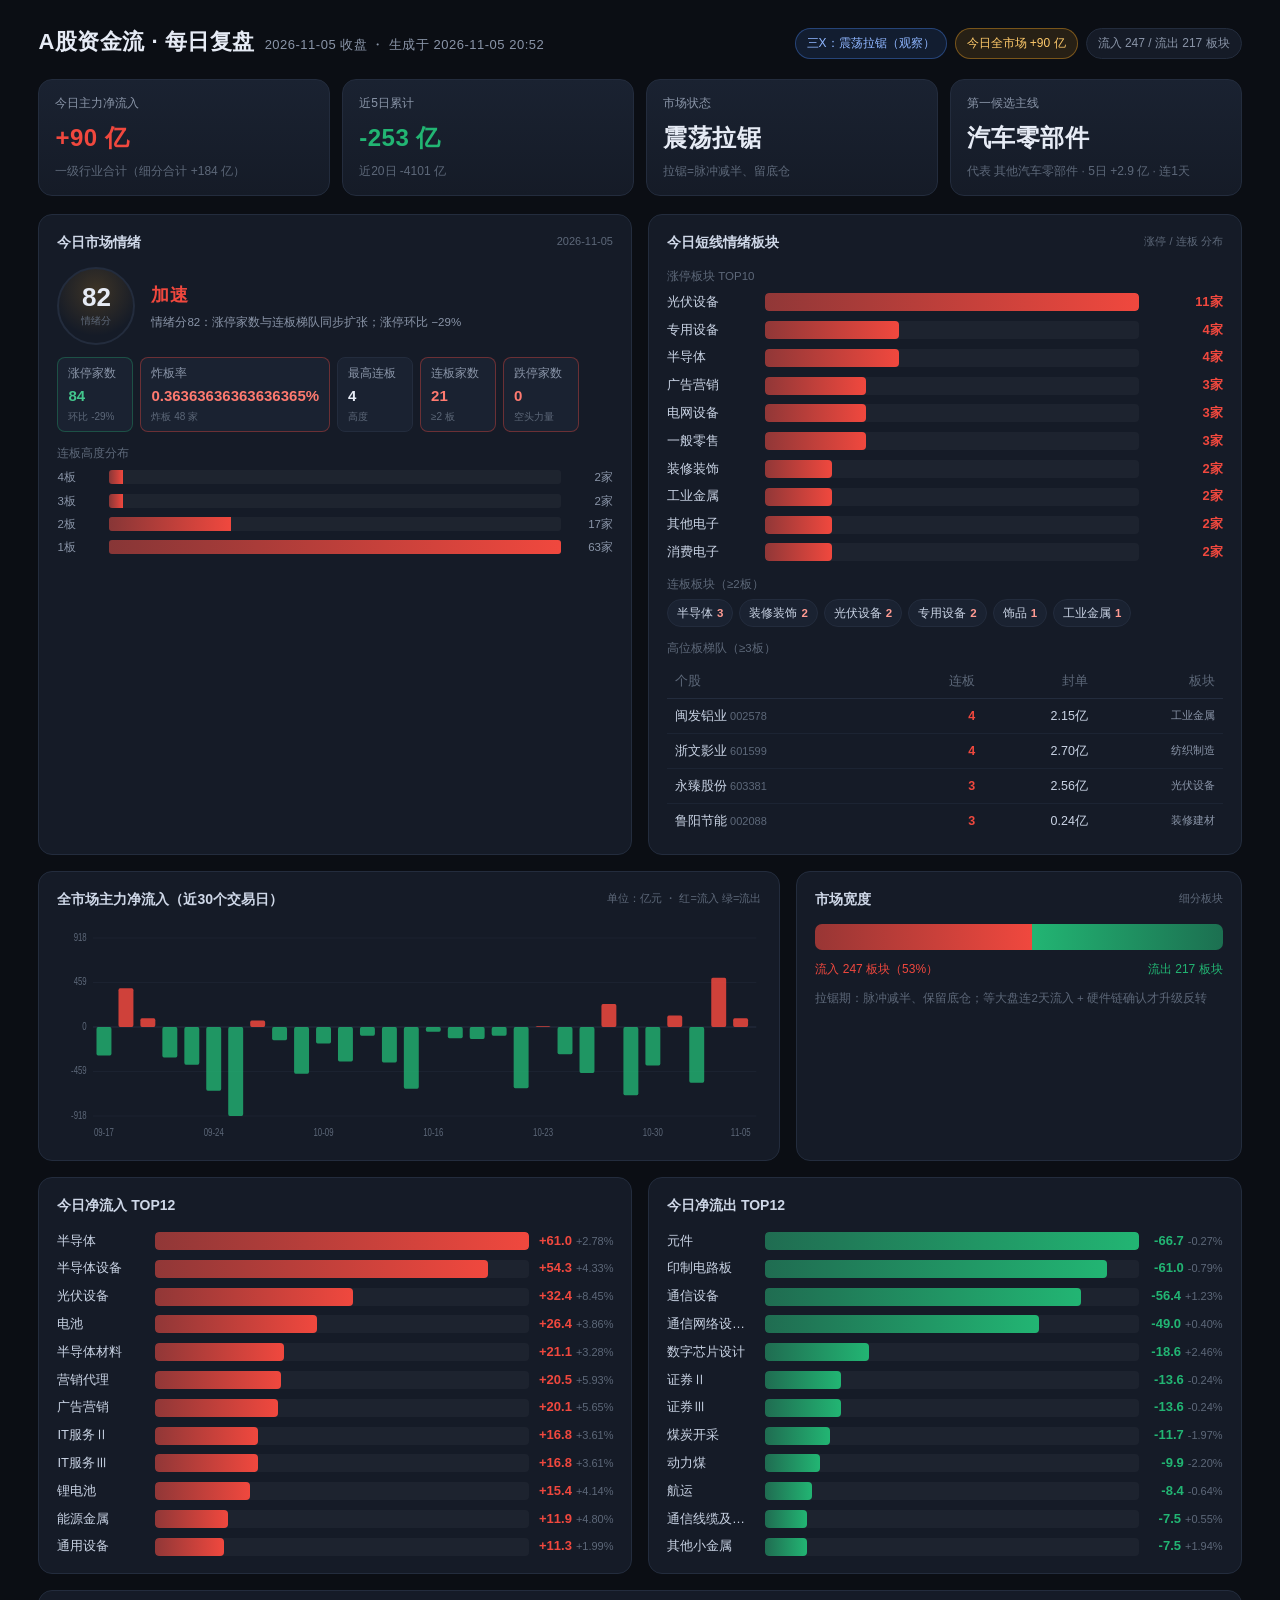
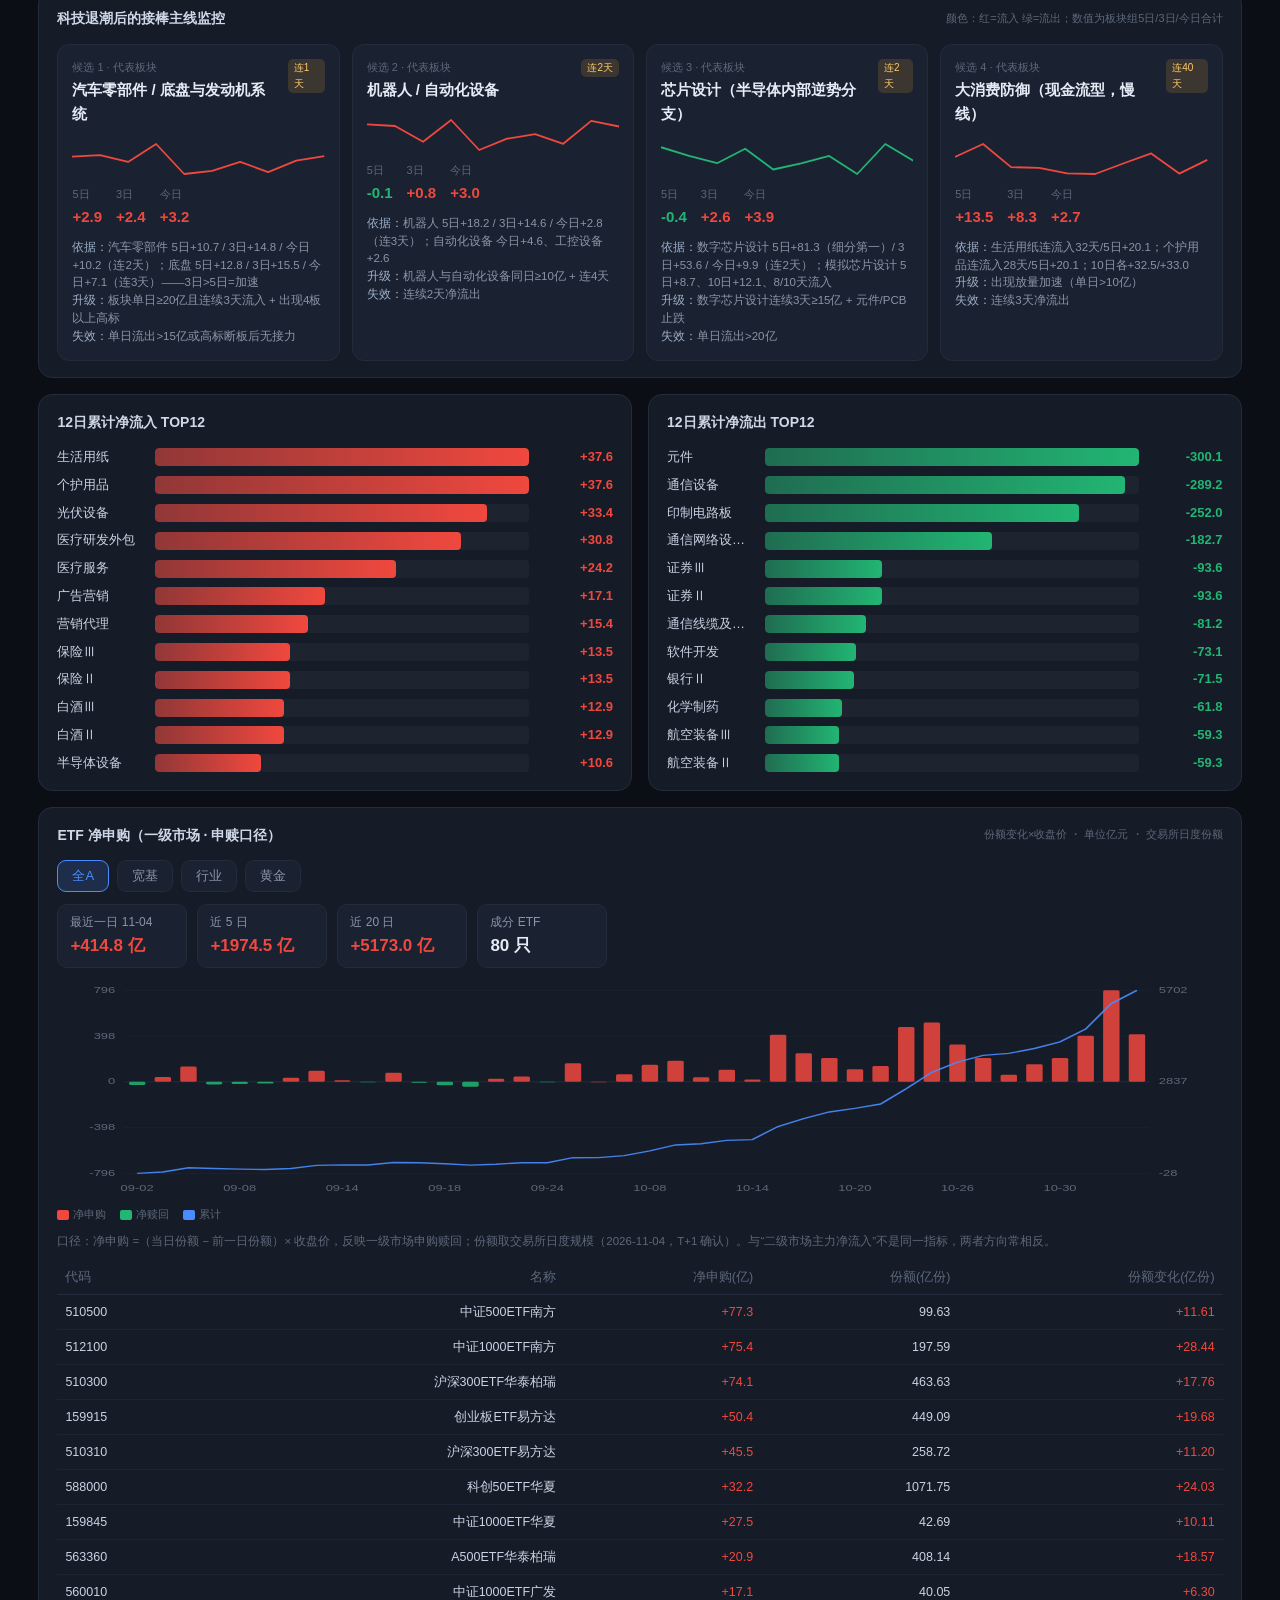
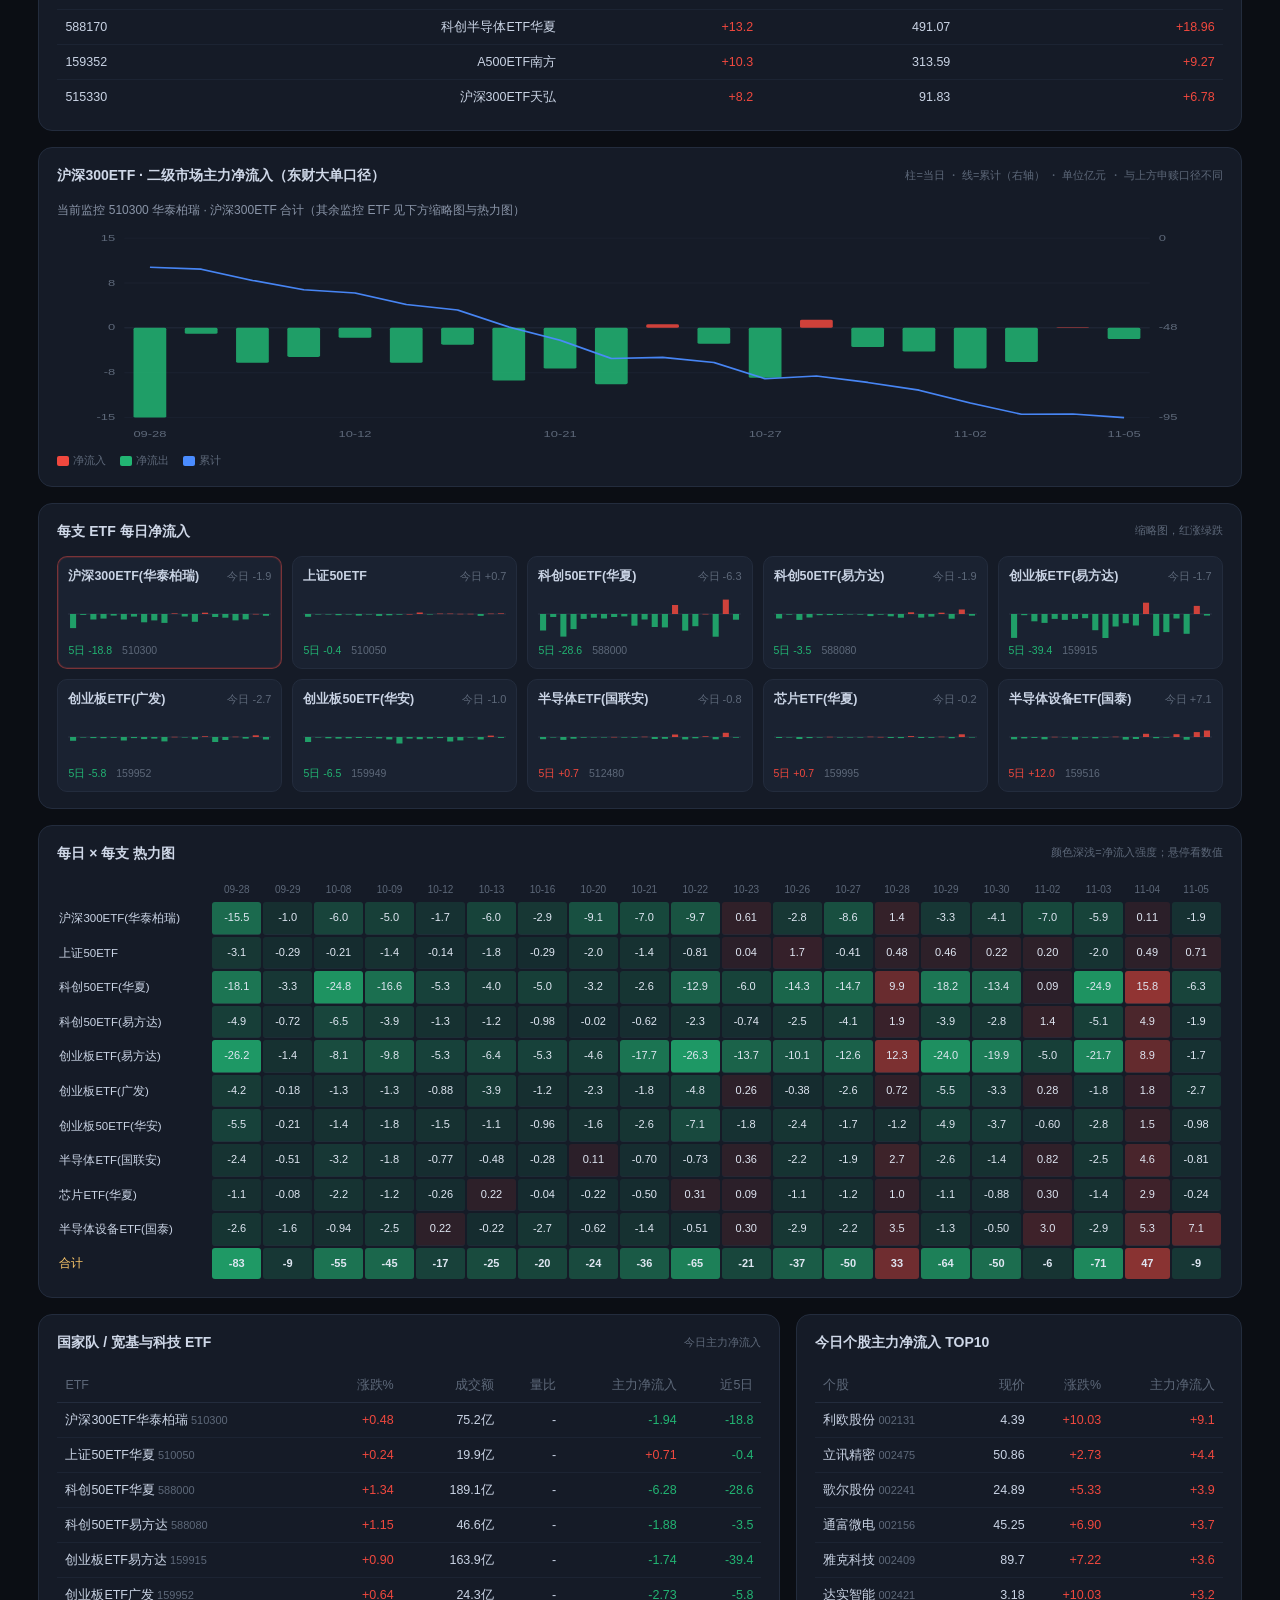
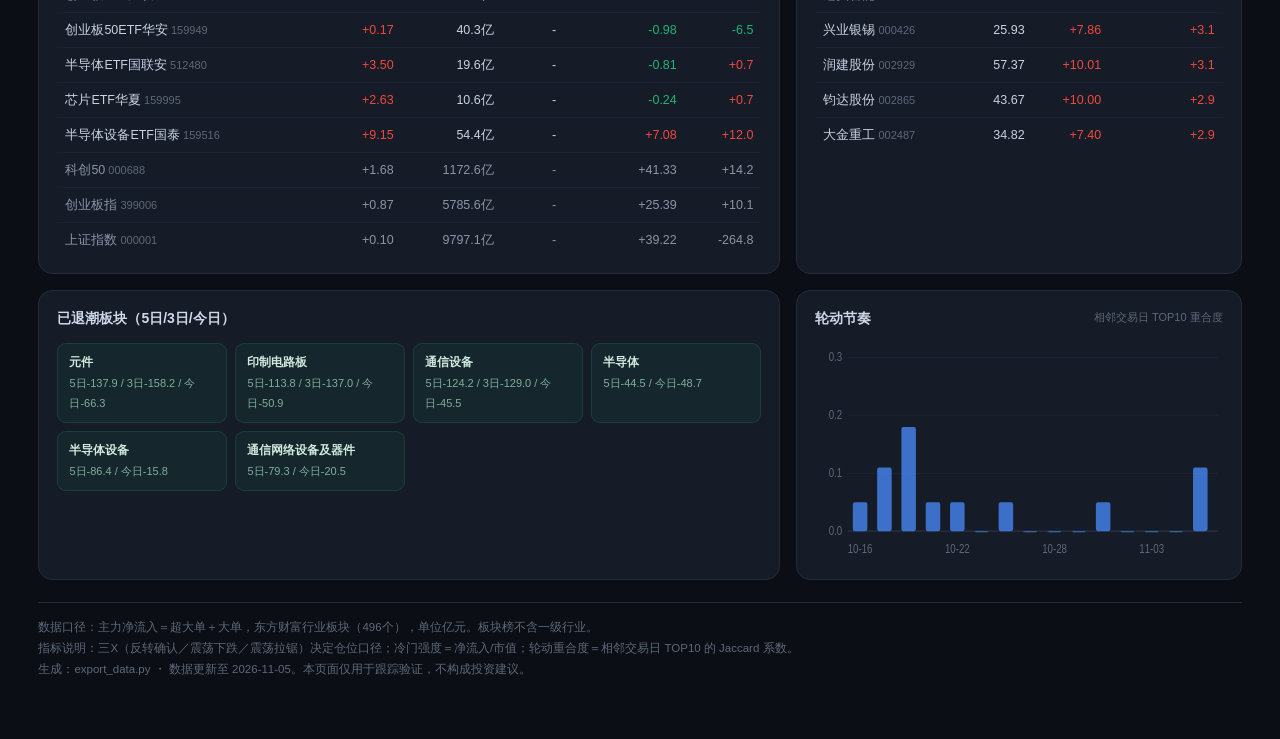
==== commit 15324127: "feat: 新增ETF净申购(申赎口径)选项卡 全A/宽基/行业/黄金" ====
--- a/index.html
+++ b/index.html
@@ -210,7 +210,17 @@
   </div>
 
   <div class="card" style="margin-bottom:16px">
-    <h2>沪深300ETF 合计 · 每日主力净流入<em>柱=当日净流入 ・ 线=累计（右轴） ・ 单位亿元</em></h2>
+    <h2>ETF 净申购（一级市场 · 申赎口径）<em>份额变化×收盘价 ・ 单位亿元 ・ 交易所日度份额</em></h2>
+    <div id="subTabs" style="display:flex;gap:8px;flex-wrap:wrap;margin:2px 0 12px"></div>
+    <div id="subKpi" style="display:flex;gap:10px;flex-wrap:wrap;margin-bottom:10px"></div>
+    <svg class="chart" id="subChart" viewBox="0 0 900 250" preserveAspectRatio="none"></svg>
+    <div class="legend"><span><i style="background:#f0483e"></i>净申购</span><span><i style="background:#22b573"></i>净赎回</span><span><i style="background:#4a8cff"></i>累计</span></div>
+    <div class="note" id="subNote" style="margin-top:8px"></div>
+    <table id="subTable" style="margin-top:10px"></table>
+  </div>
+
+  <div class="card" style="margin-bottom:16px">
+    <h2>沪深300ETF · 二级市场主力净流入（东财大单口径）<em>柱=当日 ・ 线=累计（右轴） ・ 单位亿元 ・ 与上方申赎口径不同</em></h2>
     <div style="margin-bottom:6px">
       <div style="font-size:12px;color:var(--dim);margin-bottom:4px">当前监控 510300 华泰柏瑞 · 沪深300ETF 合计（其余监控 ETF 见下方缩略图与热力图）</div>
       <svg class="chart" id="chartTotal" viewBox="0 0 900 250" preserveAspectRatio="none"></svg>
@@ -440,6 +450,77 @@
     $('rchart').innerHTML=s;
   })();
 
+  // ---- ETF 净申购（申赎口径）tabs
+  (function(){
+    const S = D.sub;
+    if(!S || !S.tabs || !S.tabs.length) return;
+    const order = ['all','broad','industry','gold'];
+    const tabs = order.map(k=>S.tabs.find(t=>t.key===k)).filter(Boolean);
+    if(!tabs.length) return;
+    const box = $('subTabs'), chartEl = $('subChart');
+    let active = tabs[0].key;
+    const fmtS = v => (v==null?'—':(v>0?'+':'')+v.toFixed(1));
+
+    function draw(t){
+      const rows = t.series.filter(r=>r.v!=null);
+      const W=900,H=250,padL=52,padR=56,padB=28,padT=14;
+      const n=rows.length||1;
+      const maxV=Math.max(...rows.map(r=>Math.abs(r.v||0)),1);
+      const cums=rows.map(r=>r.cum||0);
+      let cMin=Math.min(...cums,0), cMax=Math.max(...cums,0);
+      if(cMax-cMin<1){cMax+=1;cMin-=1;}
+      const zero=padT+(H-padT-padB)/2, sc=(H-padT-padB)/2/maxV, bw=(W-padL-padR)/n;
+      let s2='';
+      [-1,-0.5,0,0.5,1].forEach(k=>{
+        const y=zero-k*(H-padT-padB)/2;
+        s2+=`<line class="axis" x1="${padL}" x2="${W-padR}" y1="${y}" y2="${y}" opacity="${k===0?0.9:0.3}"/>`;
+        s2+=`<text x="${padL-7}" y="${y+3}" text-anchor="end">${(k*maxV).toFixed(0)}</text>`;
+      });
+      [cMin,(cMin+cMax)/2,cMax].forEach(k=>{
+        const y=H-padB-((k-cMin)/(cMax-cMin))*(H-padT-padB);
+        s2+=`<text x="${W-padR+7}" y="${y+3}" text-anchor="start" fill="#6f8ab5">${k.toFixed(0)}</text>`;
+      });
+      rows.forEach((r,i)=>{
+        const x=padL+i*bw+bw*0.18, w=bw*0.64, h=Math.abs(r.v)*sc, y=r.v>=0?zero-h:zero;
+        s2+=`<rect x="${x.toFixed(1)}" y="${y.toFixed(1)}" width="${w.toFixed(1)}" height="${Math.max(h,0.6).toFixed(1)}" rx="1.5" fill="${r.v>=0?'#f0483e':'#22b573'}" opacity="0.85"><title>${r.d} 净申购 ${fmtS(r.v)} 亿 ・ 累计 ${fmtS(r.cum)} 亿</title></rect>`;
+        if(i%4===0) s2+=`<text x="${(x+w/2).toFixed(1)}" y="${H-8}" text-anchor="middle">${r.d.slice(5)}</text>`;
+      });
+      const pts=rows.map((r,i)=>`${(padL+i*bw+bw/2).toFixed(1)},${(H-padB-((r.cum-cMin)/(cMax-cMin))*(H-padT-padB)).toFixed(1)}`).join(' ');
+      s2+=`<polyline points="${pts}" fill="none" stroke="#4a8cff" stroke-width="1.6" opacity="0.9"/>`;
+      chartEl.innerHTML=s2;
+    }
+
+    function kpi(t){
+      const card=(k,v,cls)=>`<div style="background:var(--card2);border:1px solid var(--line);border-radius:10px;padding:8px 12px;min-width:130px"><div style="font-size:12px;color:var(--dim)">${k}</div><div style="font-size:17px;font-weight:600;color:${cls}">${v}</div></div>`;
+      const col=v=>(v||0)>=0?'var(--up)':'var(--dn)';
+      const last=t.series.filter(r=>r.v!=null).slice(-1)[0];
+      $('subKpi').innerHTML =
+        card(`最近一日 ${last?last.d.slice(5):''}`, fmtS(t.today)+' 亿', col(t.today)) +
+        card('近 5 日', fmtS(t.d5)+' 亿', col(t.d5)) +
+        card('近 20 日', fmtS(t.d20)+' 亿', col(t.d20)) +
+        card('成分 ETF', t.n+' 只', 'var(--txt)');
+    }
+
+    function members(t){
+      $('subTable').innerHTML = '<thead><tr><th>代码</th><th>名称</th><th style="text-align:right">净申购(亿)</th><th style="text-align:right">份额(亿份)</th><th style="text-align:right">份额变化(亿份)</th></tr></thead><tbody>' +
+        t.members.map(m=>`<tr><td>${m.code}</td><td>${m.name}</td><td style="text-align:right;color:${m.v>=0?'var(--up)':'var(--dn)'}">${fmtS(m.v)}</td><td style="text-align:right">${m.share.toFixed(2)}</td><td style="text-align:right;color:${m.dshare>=0?'var(--up)':'var(--dn)'}">${m.dshare>0?'+':''}${m.dshare.toFixed(2)}</td></tr>`).join('') +
+        '</tbody>';
+    }
+
+    function render(){
+      box.innerHTML = tabs.map(t=>{
+        const on = t.key===active;
+        return `<button data-k="${t.key}" style="cursor:pointer;border:1px solid ${on?'var(--acc)':'var(--line)'};background:${on?'rgba(74,140,255,.16)':'var(--card2)'};color:${on?'var(--acc)':'var(--dim)'};border-radius:9px;padding:6px 14px;font-size:13px">${t.name}</button>`;
+      }).join('');
+      const t = tabs.find(x=>x.key===active) || tabs[0];
+      draw(t); kpi(t); members(t);
+      const last = t.series.filter(r=>r.v!=null).slice(-1)[0];
+      $('subNote').textContent = `口径：净申购 =（当日份额 − 前一日份额）× 收盘价，反映一级市场申购赎回；份额取交易所日度规模（${last?last.d:''}，T+1 确认）。与“二级市场主力净流入”不是同一指标，两者方向常相反。`;
+      [...box.querySelectorAll('button')].forEach(b=>b.onclick=()=>{active=b.dataset.k;render();});
+    }
+    render();
+  })();
+
   // ---- ETF daily series charts
   (function(){
     const S = D.etfSeries;
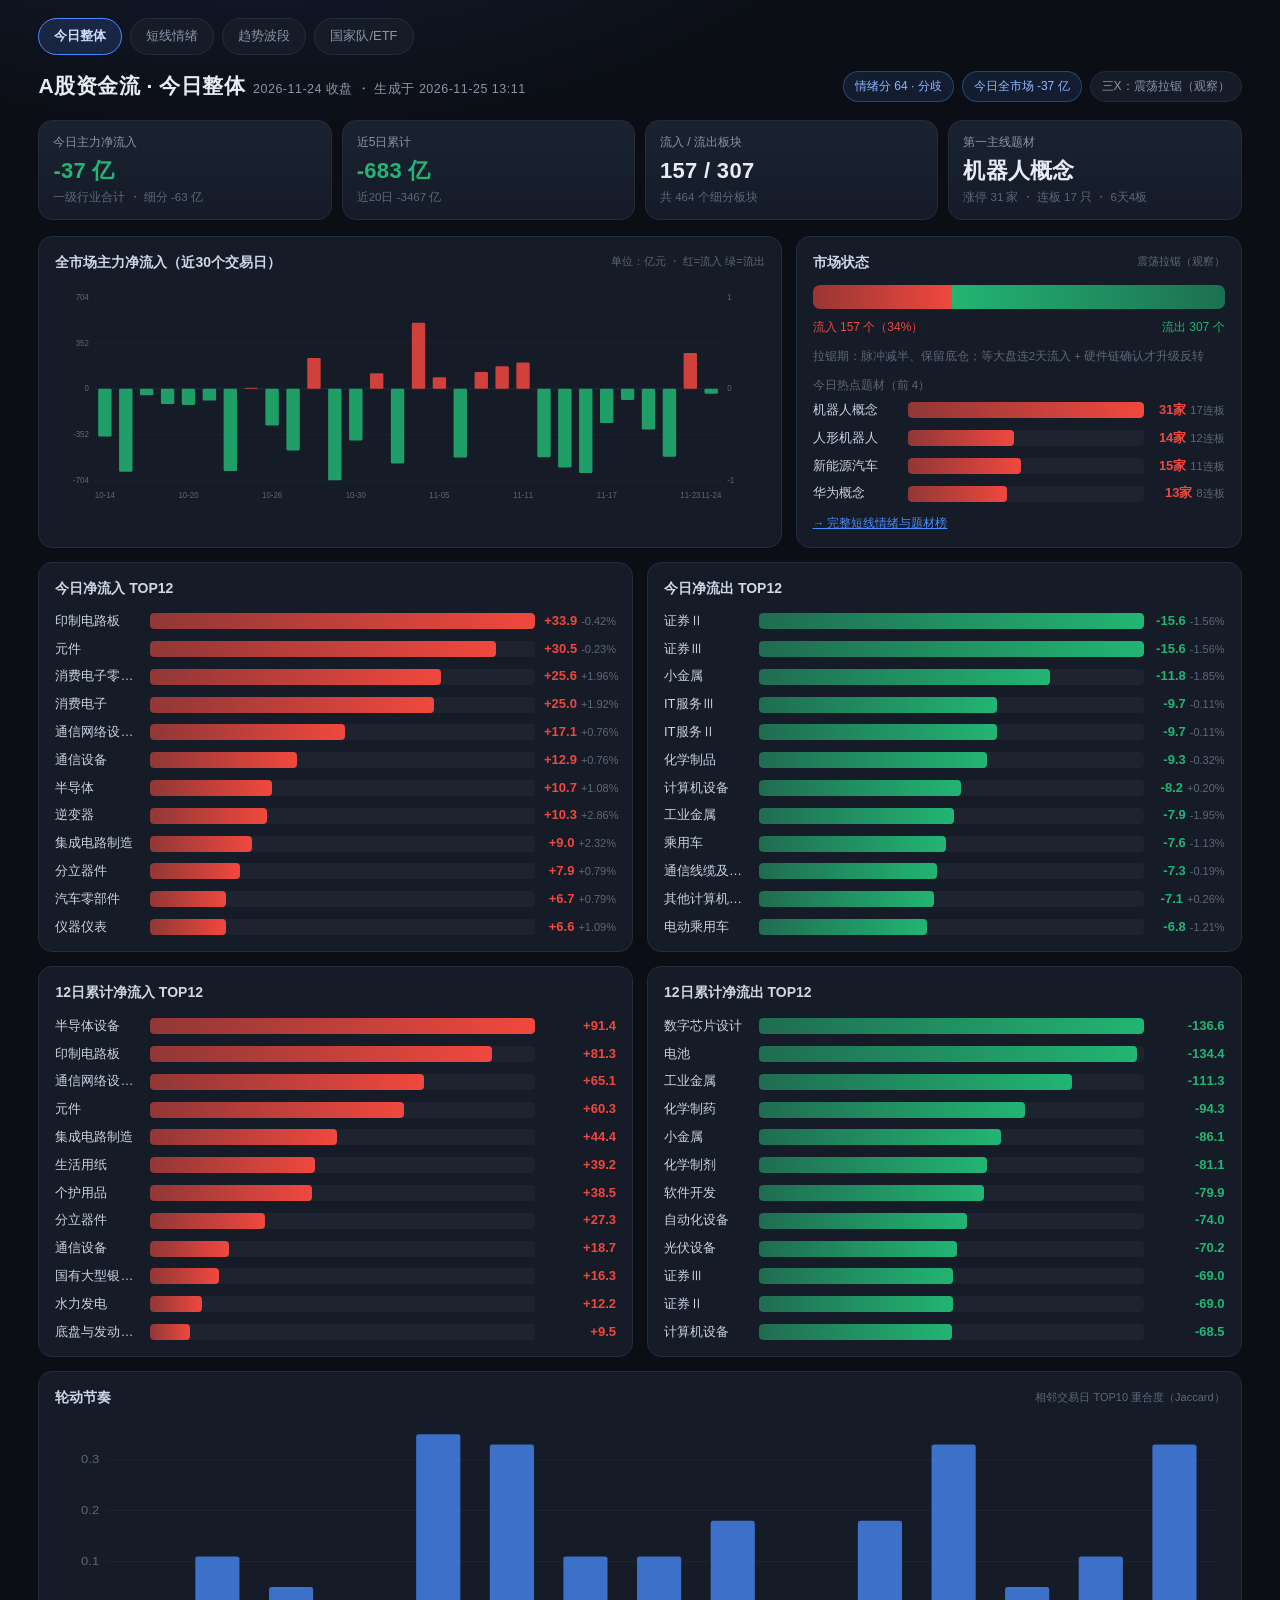
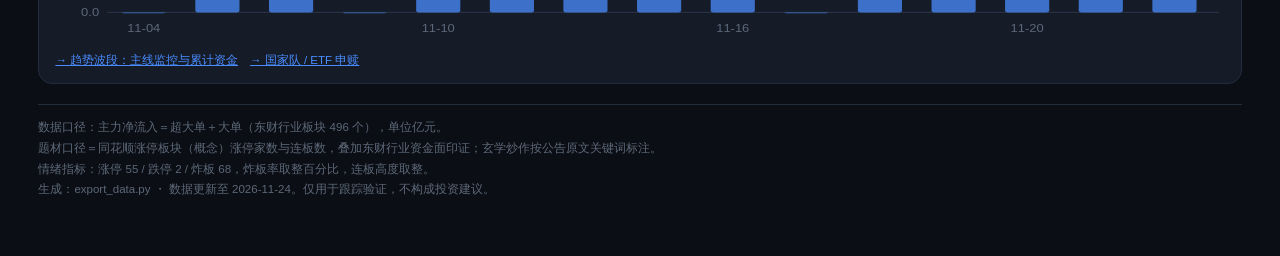
==== commit 612a6b1d: "feat: 四页拆分 + 题材主线(同花顺) + 玄学/跌停板块 + 炸板率取整" ====
--- a/index.html
+++ b/index.html
@@ -3,671 +3,104 @@
 <head>
 <meta charset="utf-8" />
 <meta name="viewport" content="width=device-width, initial-scale=1" />
-<title>A股资金流 · 每日复盘看板</title>
-<style>
-  :root{
-    --bg:#0b0e14; --bg2:#121722; --card:#151b27; --card2:#1a2231;
-    --line:#232c3d; --txt:#e6ebf5; --dim:#8a95a8; --dim2:#5d6879;
-    --up:#f0483e; --upbg:rgba(240,72,62,.14);
-    --dn:#22b573; --dnbg:rgba(34,181,115,.13);
-    --acc:#4a8cff; --warn:#f5a623; --ok:#22b573;
-    --r:14px;
-  }
-  *{box-sizing:border-box}
-  body{
-    margin:0; background:radial-gradient(1200px 600px at 20% -10%, #16203a 0%, var(--bg) 55%);
-    color:var(--txt); font:14px/1.6 -apple-system,"Segoe UI","PingFang SC","Microsoft YaHei",sans-serif;
-    padding:24px clamp(14px,3vw,40px) 60px;
-  }
-  a{color:var(--acc)}
-  .wrap{max-width:1280px;margin:0 auto}
-
-  /* header */
-  header{display:flex;flex-wrap:wrap;gap:14px;align-items:flex-end;justify-content:space-between;margin-bottom:20px}
-  h1{margin:0;font-size:22px;letter-spacing:.5px}
-  h1 span{color:var(--dim);font-size:13px;font-weight:400;margin-left:10px}
-  .badges{display:flex;gap:8px;flex-wrap:wrap}
-  .badge{font-size:12px;padding:5px 11px;border-radius:999px;border:1px solid var(--line);background:var(--card);color:var(--dim)}
-  .badge.hot{border-color:rgba(245,166,35,.4);background:rgba(245,166,35,.12);color:#ffca6b}
-  .badge.cool{border-color:rgba(74,140,255,.35);background:rgba(74,140,255,.12);color:#8fb6ff}
-
-  /* kpi */
-  .kpis{display:grid;grid-template-columns:repeat(auto-fit,minmax(170px,1fr));gap:12px;margin-bottom:18px}
-  .kpi{background:linear-gradient(180deg,var(--card2),var(--card));border:1px solid var(--line);border-radius:var(--r);padding:14px 16px}
-  .kpi .k{font-size:12px;color:var(--dim);margin-bottom:6px}
-  .kpi .v{font-size:24px;font-weight:700;font-variant-numeric:tabular-nums;letter-spacing:.5px}
-  .kpi .s{font-size:12px;color:var(--dim2);margin-top:4px}
-
-  /* grid */
-  .grid{display:grid;gap:16px;margin-bottom:16px}
-  .g2{grid-template-columns:1fr 1fr}
-  .g21{grid-template-columns:1.25fr .75fr}
-  @media(max-width:900px){.g2,.g21{grid-template-columns:1fr}}
-
-  .card{background:var(--card);border:1px solid var(--line);border-radius:var(--r);padding:16px 18px}
-  .card h2{margin:0 0 14px;font-size:14px;font-weight:600;display:flex;justify-content:space-between;align-items:center;color:#cfd8e8}
-  .card h2 em{font-style:normal;font-size:11px;color:var(--dim2);font-weight:400}
-
-  /* bars */
-  .rows{display:flex;flex-direction:column;gap:7px}
-  .row{display:grid;grid-template-columns:88px 1fr 74px;align-items:center;gap:10px;font-size:13px}
-  .row .nm{color:#c9d3e4;white-space:nowrap;overflow:hidden;text-overflow:ellipsis}
-  .row .bar{height:18px;border-radius:4px;position:relative;background:rgba(255,255,255,.035);overflow:hidden}
-  .row .bar i{position:absolute;top:0;bottom:0;left:0;border-radius:4px;display:block}
-  .row .bar i.up{background:linear-gradient(90deg,rgba(240,72,62,.55),var(--up))}
-  .row .bar i.dn{background:linear-gradient(90deg,rgba(34,181,115,.5),var(--dn))}
-  .row .val{text-align:right;font-variant-numeric:tabular-nums;font-weight:600}
-  .row .pct{font-size:11px;color:var(--dim2);margin-left:4px;font-weight:400}
-  .up{color:var(--up)} .dn{color:var(--dn)}
-
-  /* chart */
-  .chart{width:100%;height:220px;display:block}
-  .chart .axis{stroke:#2a3446;stroke-width:1}
-  .chart text{fill:var(--dim2);font-size:10px}
-
-  /* mainline */
-  .ml-grid{display:grid;grid-template-columns:repeat(auto-fit,minmax(255px,1fr));gap:12px}
-  .ml{background:var(--card2);border:1px solid var(--line);border-radius:12px;padding:14px}
-  .ml .top{display:flex;justify-content:space-between;align-items:flex-start;gap:8px}
-  .ml .rank{font-size:11px;color:var(--dim2)}
-  .ml .name{font-size:15px;font-weight:600;margin:2px 0 8px}
-  .ml .nums{display:flex;gap:14px;margin:8px 0 10px}
-  .ml .nums div{font-size:11px;color:var(--dim2)}
-  .ml .nums b{display:block;font-size:15px;font-variant-numeric:tabular-nums;margin-top:1px}
-  .ml .fx{font-size:11.5px;color:var(--dim);line-height:1.55}
-  .ml .fx span{color:#9fb0c9}
-  .spark{width:100%;height:38px;display:block;margin-top:6px}
-
-  /* table */
-  table{width:100%;border-collapse:collapse;font-size:12.5px}
-  th{color:var(--dim2);font-weight:500;text-align:right;padding:7px 8px;border-bottom:1px solid var(--line);white-space:nowrap}
-  th:first-child,td:first-child{text-align:left}
-  td{padding:7px 8px;text-align:right;border-bottom:1px solid rgba(35,44,61,.55);font-variant-numeric:tabular-nums;color:#c9d3e4}
-  tr:last-child td{border-bottom:none}
-  tr.idx td{color:var(--dim)}
-  .tag{display:inline-block;font-size:10px;padding:1px 6px;border-radius:5px;background:rgba(245,166,35,.15);color:#ffca6b;margin-left:5px}
-
-  /* sentiment */
-  .sent{display:flex;gap:16px;align-items:center;margin-bottom:12px}
-  .score{width:78px;height:78px;border-radius:50%;display:flex;flex-direction:column;align-items:center;justify-content:center;border:2px solid var(--line);background:radial-gradient(circle at 50% 30%,rgba(245,166,35,.18),transparent 70%);flex:0 0 auto}
-  .score b{font-size:26px;line-height:1;font-variant-numeric:tabular-nums}
-  .score span{font-size:10px;color:var(--dim2);margin-top:3px}
-  .phase{font-size:18px;font-weight:700;letter-spacing:.5px}
-  .reason{font-size:11.5px;color:var(--dim);margin-top:4px;line-height:1.55}
-  .ph-加速{color:#f0483e}.ph-修复{color:#f5a623}.ph-分歧{color:#8fb6ff}.ph-退潮{color:#22b573}.ph-冰点{color:#9aa7bd}
-  .pills{display:flex;flex-wrap:wrap;gap:7px;margin-bottom:12px}
-  .pill{background:var(--card2);border:1px solid var(--line);border-radius:8px;padding:6px 10px;font-size:11.5px;color:var(--dim);min-width:76px}
-  .pill b{display:block;font-size:15px;color:#e6ebf5;font-variant-numeric:tabular-nums;margin-top:1px}
-  .pill em{font-style:normal;font-size:10px;color:var(--dim2);display:block;margin-top:1px}
-  .pill.s-强{border-color:rgba(240,72,62,.38)} .pill.s-强 b{color:#ff7a70}
-  .pill.s-弱{border-color:rgba(34,181,115,.32)} .pill.s-弱 b{color:#43c68d}
-  .ladder{display:flex;flex-direction:column;gap:5px}
-  .ladder .lr{display:grid;grid-template-columns:44px 1fr 44px;gap:8px;align-items:center;font-size:11.5px;color:var(--dim)}
-  .ladder .lb{height:14px;background:rgba(255,255,255,.04);border-radius:3px;overflow:hidden}
-  .ladder .lb i{display:block;height:100%;background:linear-gradient(90deg,rgba(240,72,62,.5),#f0483e)}
-  .sub{font-size:11.5px;color:var(--dim2);margin-bottom:6px}
-  .chips{display:flex;flex-wrap:wrap;gap:6px}
-  .chip{font-size:11.5px;padding:4px 9px;border-radius:999px;background:var(--card2);border:1px solid var(--line);color:#c9d3e4}
-  .chip b{color:#ff9b92;margin-left:4px}
-
-  /* etf daily */
-  .sm-grid{display:grid;grid-template-columns:repeat(auto-fit,minmax(190px,1fr));gap:10px}
-  .sm{background:var(--card2);border:1px solid var(--line);border-radius:10px;padding:9px 10px}
-  .sm.hl{border-color:rgba(240,72,62,.45);box-shadow:0 0 0 1px rgba(240,72,62,.15) inset}
-  .sm .t{display:flex;justify-content:space-between;align-items:baseline;font-size:12px;color:#c9d3e4;margin-bottom:2px}
-  .sm .t b{font-size:12.5px;font-weight:600}
-  .sm .t s{text-decoration:none;font-size:11px;color:var(--dim2)}
-  .sm svg{width:100%;height:52px;display:block}
-  .sm .f{font-size:10.5px;color:var(--dim2);display:flex;gap:10px;margin-top:2px}
-  .hm{width:100%;border-collapse:separate;border-spacing:2px;font-size:11px}
-  .hm th{background:none;border:none;color:var(--dim2);font-weight:500;padding:2px 3px;text-align:center;white-space:nowrap;font-size:10px}
-  .hm td.nm{background:none;border:none;text-align:left;padding:2px 6px 2px 0;color:#c9d3e4;white-space:nowrap;font-size:11.5px}
-  .hm td.c{height:22px;border-radius:3px;text-align:center;color:#dfe6f2;font-variant-numeric:tabular-nums}
-  .legend{display:flex;gap:14px;align-items:center;font-size:11px;color:var(--dim2);margin-top:8px}
-  .legend i{display:inline-block;width:12px;height:10px;border-radius:2px;margin-right:4px;vertical-align:middle}
-
-  /* misc */
-  .faded{display:grid;grid-template-columns:repeat(auto-fit,minmax(150px,1fr));gap:8px}
-  .faded div{background:rgba(34,181,115,.07);border:1px solid rgba(34,181,115,.18);border-radius:9px;padding:9px 11px;font-size:12px}
-  .faded b{display:block;color:#cfe8dd;margin-bottom:2px}
-  .faded span{color:#7fae9c;font-size:11px}
-  footer{margin-top:22px;color:var(--dim2);font-size:11.5px;line-height:1.8;border-top:1px solid var(--line);padding-top:14px}
-  .note{font-size:11.5px;color:var(--dim2);margin-top:10px}
-</style>
+<title>今日整体 · A股资金流复盘</title>
+<link rel="stylesheet" href="assets/site.css" />
 </head>
 <body>
-<div class="wrap">
-
-  <header>
-    <h1>A股资金流 · 每日复盘<span id="dt"></span></h1>
-    <div class="badges" id="badges"></div>
-  </header>
-
-  <div class="kpis" id="kpis"></div>
-
-  <div class="grid g2" id="sentWrap" style="margin-bottom:16px">
-    <div class="card">
-      <h2>今日市场情绪<em id="sentTag"></em></h2>
-      <div class="sent">
-        <div class="score"><b id="sentScore">–</b><span>情绪分</span></div>
-        <div style="flex:1">
-          <div class="phase" id="sentPhase">–</div>
-          <div class="reason" id="sentReason"></div>
-        </div>
-      </div>
-      <div class="pills" id="sentPills"></div>
-      <div class="sub">连板高度分布</div>
-      <div class="ladder" id="sentLadder"></div>
-    </div>
-    <div class="card">
-      <h2>今日短线情绪板块<em>涨停 / 连板 分布</em></h2>
-      <div class="sub">涨停板块 TOP10</div>
-      <div class="rows" id="ztBoards"></div>
-      <div class="sub" style="margin-top:12px">连板板块（≥2板）</div>
-      <div class="chips" id="lbBoards"></div>
-      <div class="sub" style="margin-top:12px">高位板梯队（≥3板）</div>
-      <table id="highTable"></table>
-    </div>
-  </div>
-
-  <div class="grid g21">
-    <div class="card">
-      <h2>全市场主力净流入（近30个交易日）<em>单位：亿元 ・ 红=流入 绿=流出</em></h2>
-      <svg class="chart" id="mchart" viewBox="0 0 900 220" preserveAspectRatio="none"></svg>
-    </div>
-    <div class="card">
-      <h2>市场宽度<em>细分板块</em></h2>
-      <div id="breadth"></div>
-      <div class="note" id="regimeNote"></div>
-    </div>
-  </div>
-
-  <div class="grid g2">
-    <div class="card">
-      <h2>今日净流入 TOP12</h2>
-      <div class="rows" id="topRows"></div>
-    </div>
-    <div class="card">
-      <h2>今日净流出 TOP12</h2>
-      <div class="rows" id="botRows"></div>
-    </div>
-  </div>
-
-  <div class="card" style="margin-bottom:16px">
-    <h2>科技退潮后的接棒主线监控<em>颜色：红=流入 绿=流出；数值为板块组5日/3日/今日合计</em></h2>
-    <div class="ml-grid" id="mlGrid"></div>
-  </div>
-
-  <div class="grid g2">
-    <div class="card">
-      <h2>12日累计净流入 TOP12</h2>
-      <div class="rows" id="cumUp"></div>
-    </div>
-    <div class="card">
-      <h2>12日累计净流出 TOP12</h2>
-      <div class="rows" id="cumDn"></div>
-    </div>
-  </div>
-
-  <div class="card" style="margin-bottom:16px">
-    <h2>ETF 净申购（一级市场 · 申赎口径）<em>份额变化×收盘价 ・ 单位亿元 ・ 交易所日度份额</em></h2>
-    <div id="subTabs" style="display:flex;gap:8px;flex-wrap:wrap;margin:2px 0 12px"></div>
-    <div id="subKpi" style="display:flex;gap:10px;flex-wrap:wrap;margin-bottom:10px"></div>
-    <svg class="chart" id="subChart" viewBox="0 0 900 250" preserveAspectRatio="none"></svg>
-    <div class="legend"><span><i style="background:#f0483e"></i>净申购</span><span><i style="background:#22b573"></i>净赎回</span><span><i style="background:#4a8cff"></i>累计</span></div>
-    <div class="note" id="subNote" style="margin-top:8px"></div>
-    <table id="subTable" style="margin-top:10px"></table>
-  </div>
-
-  <div class="card" style="margin-bottom:16px">
-    <h2>沪深300ETF · 二级市场主力净流入（东财大单口径）<em>柱=当日 ・ 线=累计（右轴） ・ 单位亿元 ・ 与上方申赎口径不同</em></h2>
-    <div style="margin-bottom:6px">
-      <div style="font-size:12px;color:var(--dim);margin-bottom:4px">当前监控 510300 华泰柏瑞 · 沪深300ETF 合计（其余监控 ETF 见下方缩略图与热力图）</div>
-      <svg class="chart" id="chartTotal" viewBox="0 0 900 250" preserveAspectRatio="none"></svg>
-    </div>
-    <div class="legend"><span><i style="background:#f0483e"></i>净流入</span><span><i style="background:#22b573"></i>净流出</span><span><i style="background:#4a8cff"></i>累计</span></div>
-  </div>
-
-  <div class="card" style="margin-bottom:16px">
-    <h2>每支 ETF 每日净流入<em>缩略图，红涨绿跌</em></h2>
-    <div class="sm-grid" id="smGrid"></div>
-  </div>
-
-  <div class="card" style="margin-bottom:16px">
-    <h2>每日 × 每支 热力图<em>颜色深浅=净流入强度；悬停看数值</em></h2>
-    <div style="overflow-x:auto"><table class="hm" id="hmTable"></table></div>
-  </div>
-
-  <div class="grid g21">
-    <div class="card">
-      <h2>国家队 / 宽基与科技 ETF<em>今日主力净流入</em></h2>
-      <table id="etfTable"></table>
-    </div>
-    <div class="card">
-      <h2>今日个股主力净流入 TOP10</h2>
-      <table id="stockTable"></table>
-    </div>
-  </div>
-
-  <div class="grid g21">
-    <div class="card">
-      <h2>已退潮板块（5日/3日/今日）</h2>
-      <div class="faded" id="fadedBox"></div>
-    </div>
-    <div class="card">
-      <h2>轮动节奏<em>相邻交易日 TOP10 重合度</em></h2>
-      <svg class="chart" id="rchart" viewBox="0 0 420 180" preserveAspectRatio="none"></svg>
-    </div>
-  </div>
-
-  <footer id="foot"></footer>
-</div>
-
 <script src="data.js"></script>
+<script src="assets/base.js"></script>
 <script>
 (function(){
-  const D = window.DATA;
-  if(!D){ document.body.innerHTML = '<p style="color:#f0483e">未找到 data.js，请先运行 export_data.py</p>'; return; }
+  const {D,$,fmt,fmt0,cls,esc,mount,barLine,rows} = window.APP;
+  mount({page:'index.html', title:'A股资金流 · 今日整体'});
+  const t = D.today || {}, rg = D.regime || {}, s = D.sentiment || {};
+  const m5 = (D.market||[]).slice(-5).reduce((a,x)=>a+x.v,0);
+  const m20 = (D.market||[]).slice(-20).reduce((a,x)=>a+x.v,0);
+  const top = (D.mainline||[])[0];
 
-  const $ = id => document.getElementById(id);
-  const fmt = (v, d=1) => (v>0?'+':'') + (v==null?'-':Number(v).toFixed(d));
-  const cls = v => v>0?'up':(v<0?'dn':'');
-  const esc = s => String(s==null?'':s).replace(/[&<>"]/g, c=>({'&':'&amp;','<':'&lt;','>':'&gt;','"':'&quot;'}[c]));
+  const body = $('body');
+  body.innerHTML = `
+    <div class="kpis">
+      ${kpi('今日主力净流入', fmt0(t.total)+' 亿', '一级行业合计 ・ 细分 '+fmt0(t.detailSum||0)+' 亿', cls(t.total))}
+      ${kpi('近5日累计', fmt0(m5)+' 亿', '近20日 '+fmt0(m20)+' 亿', cls(m5))}
+      ${kpi('流入 / 流出板块', (t.inCount||0)+' / '+(t.outCount||0), '共 '+((t.inCount||0)+(t.outCount||0))+' 个细分板块', '')}
+      ${kpi('第一主线题材', top?esc(top.theme):'—', top?('涨停 '+(top.zt||0)+' 家 ・ 连板 '+(top.lb||0)+' 只 ・ '+esc(top.high||'')):'', '')}
+    </div>
 
-  $('dt').textContent = D.date + ' 收盘 ・ 生成于 ' + D.generatedAt;
+    <div class="grid g21">
+      <div class="card">
+        <h2>全市场主力净流入（近30个交易日）<em>单位：亿元 ・ 红=流入 绿=流出</em></h2>
+        <svg class="chart" id="mchart" viewBox="0 0 900 250" preserveAspectRatio="none"></svg>
+      </div>
+      <div class="card">
+        <h2>市场状态<em>${esc(rg.threeX||'')}</em></h2>
+        <div id="breadth"></div>
+        <div class="note">${esc(rg.rule||'')}</div>
+        <div class="sub">今日热点题材（前 4）</div>
+        <div class="rows" id="miniThemes"></div>
+        <div class="note" style="margin-top:10px"><a href="duanxian.html">→ 完整短线情绪与题材榜</a></div>
+      </div>
+    </div>
 
-  // ---- badges
-  const rg = D.regime || {};
-  const t = D.today;
-  const b = [];
-  b.push(`<span class="badge cool">三X：${esc(rg.threeX || '—')}</span>`);
-  b.push(`<span class="badge ${t.total>0?'hot':'cool'}">今日全市场 ${fmt(t.total,0)} 亿</span>`);
-  b.push(`<span class="badge">流入 ${t.inCount} / 流出 ${t.outCount} 板块</span>`);
-  $('badges').innerHTML = b.join('');
+    <div class="grid g2">
+      <div class="card"><h2>今日净流入 TOP12</h2><div class="rows" id="topRows"></div></div>
+      <div class="card"><h2>今日净流出 TOP12</h2><div class="rows" id="botRows"></div></div>
+    </div>
 
-  // ---- kpi
-  const m5 = D.market.slice(-5).reduce((a,x)=>a+x.v,0);
-  const m20 = D.market.slice(-20).reduce((a,x)=>a+x.v,0);
-  const bestML = (D.mainline||[])[0];
-  const kpi = [
-    {k:'今日主力净流入', v:fmt(t.total,0)+' 亿', s:'一级行业合计（细分合计 '+fmt(t.detailSum||0,0)+' 亿）', c:cls(t.total)},
-    {k:'近5日累计', v:fmt(m5,0)+' 亿', s:'近20日 '+fmt(m20,0)+' 亿', c:cls(m5)},
-    {k:'市场状态', v:(rg.threeX||'—').replace('（观察）',''), s:'拉锯=脉冲减半、留底仓', c:''},
-    {k:'第一候选主线', v:bestML?bestML.line.split(' /')[0]:'—', s:bestML?('代表 '+bestML.rep+' · 5日 '+fmt(bestML.d5)+' 亿 · 连'+bestML.streak+'天'):'', c:''},
-  ];
-  $('kpis').innerHTML = kpi.map(x=>`<div class="kpi"><div class="k">${x.k}</div>
-    <div class="v ${x.c}">${esc(x.v)}</div><div class="s">${esc(x.s||'')}</div></div>`).join('');
+    <div class="grid g2">
+      <div class="card"><h2>12日累计净流入 TOP12</h2><div class="rows" id="cumUp"></div></div>
+      <div class="card"><h2>12日累计净流出 TOP12</h2><div class="rows" id="cumDn"></div></div>
+    </div>
 
-  // ---- market bar chart
+    <div class="card">
+      <h2>轮动节奏<em>相邻交易日 TOP10 重合度（Jaccard）</em></h2>
+      <svg class="chart" id="rchart" viewBox="0 0 900 200" preserveAspectRatio="none"></svg>
+      <div class="note"><a href="qushi.html">→ 趋势波段：主线监控与累计资金</a>　<a href="guojia.html">→ 国家队 / ETF 申赎</a></div>
+    </div>`;
+
+  function kpi(k,v,s2,c){return `<div class="kpi"><div class="k">${k}</div><div class="v ${c||''}">${v}</div><div class="s">${esc(s2||'')}</div></div>`;}
+
+  barLine($('mchart'), D.market||[]);
+
+  // 宽度
+  const tot=(t.inCount||0)+(t.outCount||0)||1, pct=(t.inCount||0)/tot*100;
+  $('breadth').innerHTML = `
+    <div style="display:flex;height:24px;border-radius:7px;overflow:hidden;margin-bottom:9px">
+      <div style="width:${pct}%;background:linear-gradient(90deg,rgba(240,72,62,.6),#f0483e)"></div>
+      <div style="flex:1;background:linear-gradient(90deg,#22b573,rgba(34,181,115,.55))"></div>
+    </div>
+    <div style="display:flex;justify-content:space-between;font-size:12px">
+      <span class="up">流入 ${t.inCount||0} 个（${pct.toFixed(0)}%）</span>
+      <span class="dn">流出 ${t.outCount||0} 个</span>
+    </div>`;
+
+  const th=(D.themes||[]).slice(0,4);
+  const tmx=Math.max(...th.map(x=>x.zt||0),1);
+  $('miniThemes').innerHTML = th.map(x=>`<div class="row"><div class="nm">${esc(x.name)}</div>
+    <div class="bar"><i class="up" style="width:${(x.zt/tmx*100).toFixed(0)}%"></i></div>
+    <div class="val up">${x.zt}家<span class="pct">${x.lb}连板</span></div></div>`).join('');
+
+  rows($('topRows'), t.top||[], true);
+  rows($('botRows'), t.bottom||[], true);
+  rows($('cumUp'), (D.cum||{}).up||[], false);
+  rows($('cumDn'), (D.cum||{}).down||[], false);
+
   (function(){
-    const W=900,H=220,padL=46,padB=28,padT=14;
-    const data=D.market, n=data.length;
-    const max=Math.max(...data.map(d=>Math.abs(d.v)),1);
-    const bw=(W-padL-12)/n;
-    const zero=padT+(H-padT-padB)/2;
-    const scale=(H-padT-padB)/2/max;
-    let s='';
-    [-1,-0.5,0,0.5,1].forEach(k=>{
-      const y=zero-k*(H-padT-padB)/2;
-      s+=`<line class="axis" x1="${padL}" x2="${W-6}" y1="${y}" y2="${y}" opacity="${k===0?0.9:0.35}"/>`;
-      s+=`<text x="${padL-8}" y="${y+3}" text-anchor="end">${(k*max).toFixed(0)}</text>`;
-    });
-    data.forEach((d,i)=>{
-      const x=padL+i*bw+bw*0.16, w=bw*0.68;
-      const h=Math.abs(d.v)*scale;
-      const y=d.v>=0?zero-h:zero;
-      s+=`<rect x="${x.toFixed(1)}" y="${y.toFixed(1)}" width="${w.toFixed(1)}" height="${Math.max(h,0.8).toFixed(1)}"
-           rx="2" fill="${d.v>=0?'#f0483e':'#22b573'}" opacity="${d.v>=0?0.85:0.8}"><title>${d.d}  ${fmt(d.v)} 亿</title></rect>`;
-      if(i%5===0||i===n-1){
-        s+=`<text x="${(x+w/2).toFixed(1)}" y="${H-8}" text-anchor="middle">${d.d.slice(5)}</text>`;
-      }
-    });
-    $('mchart').innerHTML=s;
-  })();
-
-  // ---- breadth
-  (function(){
-    const tot=t.inCount+t.outCount;
-    const pct=t.inCount/tot*100;
-    $('breadth').innerHTML=`
-      <div style="display:flex;height:26px;border-radius:7px;overflow:hidden;margin-bottom:10px">
-        <div style="width:${pct}%;background:linear-gradient(90deg,rgba(240,72,62,.6),#f0483e)"></div>
-        <div style="flex:1;background:linear-gradient(90deg,#22b573,rgba(34,181,115,.55))"></div>
-      </div>
-      <div style="display:flex;justify-content:space-between;font-size:12px">
-        <span class="up">流入 ${t.inCount} 板块（${pct.toFixed(0)}%）</span>
-        <span class="dn">流出 ${t.outCount} 板块</span>
-      </div>
-      <div class="note">${esc(rg.rule||'')}</div>`;
-  })();
-
-  // ---- bar rows
-  function rows(el, list, withPct){
-    const max=Math.max(...list.map(x=>Math.abs(x.v)),0.001);
-    el.innerHTML=list.map(x=>{
-      const w=Math.max(Math.abs(x.v)/max*100,1.5);
-      return `<div class="row">
-        <div class="nm" title="${esc(x.name)}">${esc(x.name)}</div>
-        <div class="bar"><i class="${x.v>=0?'up':'dn'}" style="width:${w}%"></i></div>
-        <div class="val ${cls(x.v)}">${fmt(x.v,1)}${withPct&&x.pct!=null?`<span class="pct">${fmt(x.pct,2)}%</span>`:''}</div>
-      </div>`;
-    }).join('');
-  }
-  rows($('topRows'), t.top, true);
-  rows($('botRows'), t.bottom, true);
-  rows($('cumUp'), D.cum.up.map(x=>({...x, pct:null})), false);
-  rows($('cumDn'), D.cum.down.map(x=>({...x, pct:null})), false);
-
-  // ---- mainline cards
-  (function(){
-    $('mlGrid').innerHTML = D.mainline.map(m=>{
-      const pts=m.series;
-      const vals=pts.map(p=>p.v);
-      const mx=Math.max(...vals), mn=Math.min(...vals);
-      const rng=(mx-mn)||1;
-      const W=260,H=38;
-      const xy=pts.map((p,i)=>{
-        const x=i/(pts.length-1||1)*W;
-        const y=H-4-((p.v-mn)/rng)*(H-8);
-        return x.toFixed(1)+','+y.toFixed(1);
-      }).join(' ');
-      const last=pts[pts.length-1].v;
-      const col=last>=0?'#f0483e':'#22b573';
-      return `<div class="ml">
-        <div class="top">
-          <div><div class="rank">候选 ${m.rank} · 代表板块</div><div class="name">${esc(m.line)}</div></div>
-          <span class="tag">连${m.streak}天</span>
-        </div>
-        <svg class="spark" viewBox="0 0 260 38" preserveAspectRatio="none">
-          <polyline points="${xy}" fill="none" stroke="${col}" stroke-width="1.8" stroke-linejoin="round"/>
-        </svg>
-        <div class="nums">
-          <div>5日<b class="${cls(m.d5)}">${fmt(m.d5)}</b></div>
-          <div>3日<b class="${cls(m.d3)}">${fmt(m.d3)}</b></div>
-          <div>今日<b class="${cls(m.today)}">${fmt(m.today)}</b></div>
-        </div>
-        <div class="fx"><span>依据：</span>${esc(m.evidence||'')}</div>
-        <div class="fx"><span>升级：</span>${esc(m.upgrade||'')}</div>
-        <div class="fx"><span>失效：</span>${esc(m.invalidate||'')}</div>
-      </div>`;
-    }).join('');
-  })();
-
-  // ---- ETF table
-  (function(){
-    let h=`<thead><tr><th>ETF</th><th>涨跌%</th><th>成交额</th><th>量比</th><th>主力净流入</th><th>近5日</th></tr></thead><tbody>`;
-    D.etf.forEach(e=>{
-      h+=`<tr class="${e.isIndex?'idx':''}">
-        <td>${esc(e.name)}<span style="color:#5d6879;font-size:11px"> ${e.code}</span></td>
-        <td class="${cls(e.pct)}">${e.pct==null?'-':fmt(e.pct,2)}</td>
-        <td>${e.amount==null?'-':e.amount.toFixed(1)}亿</td>
-        <td>${e.vr==null?'-':e.vr.toFixed(2)+'x'}</td>
-        <td class="${cls(e.flow)}">${fmt(e.flow,2)}</td>
-        <td class="${cls(e.cum5)}">${fmt(e.cum5,1)}</td>
-      </tr>`;
-    });
-    $('etfTable').innerHTML=h+'</tbody>';
-  })();
-
-  // ---- stock table
-  (function(){
-    let h=`<thead><tr><th>个股</th><th>现价</th><th>涨跌%</th><th>主力净流入</th></tr></thead><tbody>`;
-    D.stocks.forEach(s=>{
-      h+=`<tr><td>${esc(s.name)}<span style="color:#5d6879;font-size:11px"> ${s.code}</span></td>
-        <td>${s.price}</td><td class="${cls(s.pct)}">${fmt(s.pct,2)}</td>
-        <td class="${cls(s.v)}">${fmt(s.v)}</td></tr>`;
-    });
-    $('stockTable').innerHTML=h+'</tbody>';
-  })();
-
-  // ---- faded
-  (function(){
-    $('fadedBox').innerHTML = D.faded.map(f=>{
-      const num=(f.desc.match(/-[\d.]+/g)||[]).slice(0,1)[0]||'';
-      return `<div><b>${esc(f.line)}</b><span>${esc(f.desc)}</span></div>`;
-    }).join('');
-  })();
-
-  // ---- rotation chart
-  (function(){
-    const W=420,H=180,padL=34,padB=26,padT=12;
-    const d=D.rotation, n=d.length;
-    const max=0.3;
-    const bw=(W-padL-10)/n;
-    let s='';
-    [0,0.1,0.2,0.3].forEach(k=>{
+    const d=D.rotation||[]; if(!d.length) return;
+    const W=900,H=200,padL=40,padB=26,padT=12,max=.35,n=d.length,bw=(W-padL-10)/n;
+    let s2='';
+    [0,.1,.2,.3].forEach(k=>{
       const y=H-padB-(k/max)*(H-padT-padB);
-      s+=`<line class="axis" x1="${padL}" x2="${W-4}" y1="${y}" y2="${y}" opacity="${k===0?0.9:0.3}"/>`;
-      s+=`<text x="${padL-6}" y="${y+3}" text-anchor="end">${k.toFixed(1)}</text>`;
+      s2+=`<line class="axis" x1="${padL}" x2="${W-4}" y1="${y}" y2="${y}" opacity="${k===0?.9:.3}"/>`;
+      s2+=`<text x="${padL-6}" y="${y+3}" text-anchor="end">${k.toFixed(1)}</text>`;
     });
     d.forEach((p,i)=>{
-      const h=Math.min(p.j, max)/max*(H-padT-padB);
-      const x=padL+i*bw+bw*0.2, w=bw*0.6;
-      s+=`<rect x="${x.toFixed(1)}" y="${(H-padB-h).toFixed(1)}" width="${w.toFixed(1)}" height="${Math.max(h,0.8).toFixed(1)}"
-           rx="2" fill="#4a8cff" opacity="0.75"><title>${p.d} ${p.j.toFixed(2)}</title></rect>`;
-      if(i%4===0) s+=`<text x="${(x+w/2).toFixed(1)}" y="${H-8}" text-anchor="middle">${p.d.slice(5)}</text>`;
+      const h=Math.min(p.j,max)/max*(H-padT-padB), x=padL+i*bw+bw*.2, w=bw*.6;
+      s2+=`<rect x="${x.toFixed(1)}" y="${(H-padB-h).toFixed(1)}" width="${w.toFixed(1)}" height="${Math.max(h,.8).toFixed(1)}" rx="2" fill="#4a8cff" opacity=".75"><title>${p.d} ${p.j.toFixed(2)}</title></rect>`;
+      if(i%4===0) s2+=`<text x="${(x+w/2).toFixed(1)}" y="${H-8}" text-anchor="middle">${p.d.slice(5)}</text>`;
     });
-    $('rchart').innerHTML=s;
+    $('rchart').innerHTML=s2;
   })();
-
-  // ---- ETF 净申购（申赎口径）tabs
-  (function(){
-    const S = D.sub;
-    if(!S || !S.tabs || !S.tabs.length) return;
-    const order = ['all','broad','industry','gold'];
-    const tabs = order.map(k=>S.tabs.find(t=>t.key===k)).filter(Boolean);
-    if(!tabs.length) return;
-    const box = $('subTabs'), chartEl = $('subChart');
-    let active = tabs[0].key;
-    const fmtS = v => (v==null?'—':(v>0?'+':'')+v.toFixed(1));
-
-    function draw(t){
-      const rows = t.series.filter(r=>r.v!=null);
-      const W=900,H=250,padL=52,padR=56,padB=28,padT=14;
-      const n=rows.length||1;
-      const maxV=Math.max(...rows.map(r=>Math.abs(r.v||0)),1);
-      const cums=rows.map(r=>r.cum||0);
-      let cMin=Math.min(...cums,0), cMax=Math.max(...cums,0);
-      if(cMax-cMin<1){cMax+=1;cMin-=1;}
-      const zero=padT+(H-padT-padB)/2, sc=(H-padT-padB)/2/maxV, bw=(W-padL-padR)/n;
-      let s2='';
-      [-1,-0.5,0,0.5,1].forEach(k=>{
-        const y=zero-k*(H-padT-padB)/2;
-        s2+=`<line class="axis" x1="${padL}" x2="${W-padR}" y1="${y}" y2="${y}" opacity="${k===0?0.9:0.3}"/>`;
-        s2+=`<text x="${padL-7}" y="${y+3}" text-anchor="end">${(k*maxV).toFixed(0)}</text>`;
-      });
-      [cMin,(cMin+cMax)/2,cMax].forEach(k=>{
-        const y=H-padB-((k-cMin)/(cMax-cMin))*(H-padT-padB);
-        s2+=`<text x="${W-padR+7}" y="${y+3}" text-anchor="start" fill="#6f8ab5">${k.toFixed(0)}</text>`;
-      });
-      rows.forEach((r,i)=>{
-        const x=padL+i*bw+bw*0.18, w=bw*0.64, h=Math.abs(r.v)*sc, y=r.v>=0?zero-h:zero;
-        s2+=`<rect x="${x.toFixed(1)}" y="${y.toFixed(1)}" width="${w.toFixed(1)}" height="${Math.max(h,0.6).toFixed(1)}" rx="1.5" fill="${r.v>=0?'#f0483e':'#22b573'}" opacity="0.85"><title>${r.d} 净申购 ${fmtS(r.v)} 亿 ・ 累计 ${fmtS(r.cum)} 亿</title></rect>`;
-        if(i%4===0) s2+=`<text x="${(x+w/2).toFixed(1)}" y="${H-8}" text-anchor="middle">${r.d.slice(5)}</text>`;
-      });
-      const pts=rows.map((r,i)=>`${(padL+i*bw+bw/2).toFixed(1)},${(H-padB-((r.cum-cMin)/(cMax-cMin))*(H-padT-padB)).toFixed(1)}`).join(' ');
-      s2+=`<polyline points="${pts}" fill="none" stroke="#4a8cff" stroke-width="1.6" opacity="0.9"/>`;
-      chartEl.innerHTML=s2;
-    }
-
-    function kpi(t){
-      const card=(k,v,cls)=>`<div style="background:var(--card2);border:1px solid var(--line);border-radius:10px;padding:8px 12px;min-width:130px"><div style="font-size:12px;color:var(--dim)">${k}</div><div style="font-size:17px;font-weight:600;color:${cls}">${v}</div></div>`;
-      const col=v=>(v||0)>=0?'var(--up)':'var(--dn)';
-      const last=t.series.filter(r=>r.v!=null).slice(-1)[0];
-      $('subKpi').innerHTML =
-        card(`最近一日 ${last?last.d.slice(5):''}`, fmtS(t.today)+' 亿', col(t.today)) +
-        card('近 5 日', fmtS(t.d5)+' 亿', col(t.d5)) +
-        card('近 20 日', fmtS(t.d20)+' 亿', col(t.d20)) +
-        card('成分 ETF', t.n+' 只', 'var(--txt)');
-    }
-
-    function members(t){
-      $('subTable').innerHTML = '<thead><tr><th>代码</th><th>名称</th><th style="text-align:right">净申购(亿)</th><th style="text-align:right">份额(亿份)</th><th style="text-align:right">份额变化(亿份)</th></tr></thead><tbody>' +
-        t.members.map(m=>`<tr><td>${m.code}</td><td>${m.name}</td><td style="text-align:right;color:${m.v>=0?'var(--up)':'var(--dn)'}">${fmtS(m.v)}</td><td style="text-align:right">${m.share.toFixed(2)}</td><td style="text-align:right;color:${m.dshare>=0?'var(--up)':'var(--dn)'}">${m.dshare>0?'+':''}${m.dshare.toFixed(2)}</td></tr>`).join('') +
-        '</tbody>';
-    }
-
-    function render(){
-      box.innerHTML = tabs.map(t=>{
-        const on = t.key===active;
-        return `<button data-k="${t.key}" style="cursor:pointer;border:1px solid ${on?'var(--acc)':'var(--line)'};background:${on?'rgba(74,140,255,.16)':'var(--card2)'};color:${on?'var(--acc)':'var(--dim)'};border-radius:9px;padding:6px 14px;font-size:13px">${t.name}</button>`;
-      }).join('');
-      const t = tabs.find(x=>x.key===active) || tabs[0];
-      draw(t); kpi(t); members(t);
-      const last = t.series.filter(r=>r.v!=null).slice(-1)[0];
-      $('subNote').textContent = `口径：净申购 =（当日份额 − 前一日份额）× 收盘价，反映一级市场申购赎回；份额取交易所日度规模（${last?last.d:''}，T+1 确认）。与“二级市场主力净流入”不是同一指标，两者方向常相反。`;
-      [...box.querySelectorAll('button')].forEach(b=>b.onclick=()=>{active=b.dataset.k;render();});
-    }
-    render();
-  })();
-
-  // ---- ETF daily series charts
-  (function(){
-    const S = D.etfSeries;
-    if(!S || !S.dates || !S.dates.length) return;
-
-    function drawBarLine(el, rows){
-      const W=900,H=250,padL=52,padR=56,padB=30,padT=16;
-      const n=rows.length||1;
-      const maxV=Math.max(...rows.map(r=>Math.abs(r.v||0)),1);
-      const cums=rows.map(r=>r.cum||0);
-      let cMin=Math.min(...cums,0), cMax=Math.max(...cums,0);
-      if(cMax-cMin<1){ cMax+=1; cMin-=1; }
-      const zero=padT+(H-padT-padB)/2;
-      const sc=(H-padT-padB)/2/maxV;
-      const bw=(W-padL-padR)/n;
-      let s='';
-      [-1,-0.5,0,0.5,1].forEach(k=>{
-        const y=zero-k*(H-padT-padB)/2;
-        s+=`<line class="axis" x1="${padL}" x2="${W-padR}" y1="${y}" y2="${y}" opacity="${k===0?0.9:0.3}"/>`;
-        s+=`<text x="${padL-7}" y="${y+3}" text-anchor="end">${(k*maxV).toFixed(0)}</text>`;
-      });
-      [cMin,(cMin+cMax)/2,cMax].forEach(k=>{
-        const y=H-padB-((k-cMin)/(cMax-cMin))*(H-padT-padB);
-        s+=`<text x="${W-padR+7}" y="${y+3}" text-anchor="start" fill="#6f8ab5">${k.toFixed(0)}</text>`;
-      });
-      rows.forEach((r,i)=>{
-        if(r.v==null) return;
-        const x=padL+i*bw+bw*0.18, w=bw*0.64;
-        const h=Math.abs(r.v)*sc;
-        const y=r.v>=0?zero-h:zero;
-        s+=`<rect x="${x.toFixed(1)}" y="${y.toFixed(1)}" width="${w.toFixed(1)}" height="${Math.max(h,0.6).toFixed(1)}" rx="1.5" fill="${r.v>=0?'#f0483e':'#22b573'}" opacity="0.85"><title>${r.d} 当日 ${fmt(r.v)} 亿 ・ 累计 ${fmt(r.cum)} 亿</title></rect>`;
-      });
-      const pts=rows.map((r,i)=>{
-        const x=padL+i*bw+bw/2;
-        const y=H-padB-((r.cum-cMin)/(cMax-cMin))*(H-padT-padB);
-        return x.toFixed(1)+','+y.toFixed(1);
-      }).join(' ');
-      s+=`<polyline points="${pts}" fill="none" stroke="#4a8cff" stroke-width="1.8" stroke-linejoin="round" opacity="0.95"/>`;
-      rows.forEach((r,i)=>{
-        if(i%4===0||i===n-1){
-          const x=padL+i*bw+bw/2;
-          s+=`<text x="${x.toFixed(1)}" y="${H-8}" text-anchor="middle">${r.d.slice(5)}</text>`;
-        }
-      });
-      el.innerHTML=s;
-    }
-    drawBarLine($('chartTotal'), S.hs300||S.total||[]);
-
-    // small multiples
-    const mxAll=Math.max(...S.rows.reduce((a,r)=>a.concat(r.flows.map(v=>Math.abs(v||0))),[0]),1);
-    $('smGrid').innerHTML = S.rows.map(r=>{
-      const W=220,H=52,n=r.flows.length||1,bw=W/n;
-      let bars='';
-      r.flows.forEach((v,i)=>{
-        if(v==null) return;
-        const h=Math.abs(v)/mxAll*(H/2-2);
-        const x=i*bw+bw*0.2, w=bw*0.6;
-        const y=v>=0?H/2-h:H/2;
-        bars+=`<rect x="${x.toFixed(1)}" y="${y.toFixed(1)}" width="${w.toFixed(1)}" height="${Math.max(h,0.5).toFixed(1)}" fill="${v>=0?'#f0483e':'#22b573'}" opacity="0.85"><title>${S.dates[i]} ${fmt(v)} 亿</title></rect>`;
-      });
-      const last=[...r.flows].reverse().find(v=>v!=null)||0;
-      const s5=r.flows.slice(-5).reduce((a,v)=>a+(v||0),0);
-      const hl=r.code==='510300'?' hl':'';
-      return `<div class="sm${hl}">
-        <div class="t"><b>${esc(r.name)}</b><s class="${cls(last)}">今日 ${fmt(last)}</s></div>
-        <svg viewBox="0 0 ${W} ${H}" preserveAspectRatio="none">
-          <line x1="0" x2="${W}" y1="${H/2}" y2="${H/2}" stroke="#2a3446" stroke-width="1"/>${bars}
-        </svg>
-        <div class="f"><span class="${cls(s5)}">5日 ${fmt(s5)}</span><span>${r.code}</span></div>
-      </div>`;
-    }).join('');
-
-    // heatmap
-    (function(){
-      const dates=S.dates, rows=S.rows;
-      const mx=Math.max(...rows.reduce((a,r)=>a.concat(r.flows.map(v=>Math.abs(v||0))),[0]),1);
-      const tmx=Math.max(...S.total.map(t=>Math.abs(t.v)),1);
-      let h='<thead><tr><th></th>'+dates.map(d=>`<th>${d.slice(5)}</th>`).join('')+'</tr></thead><tbody>';
-      rows.forEach(r=>{
-        h+=`<tr><td class="nm">${esc(r.name)}</td>`;
-        r.flows.forEach(v=>{
-          if(v==null){ h+='<td class="c" style="background:rgba(255,255,255,.03)"></td>'; return; }
-          const a=Math.min(Math.abs(v)/mx,1);
-          const bg=v>=0?`rgba(240,72,62,${(0.10+0.78*a).toFixed(2)})`:`rgba(34,181,115,${(0.10+0.72*a).toFixed(2)})`;
-          h+=`<td class="c" style="background:${bg}">${Math.abs(v)>=1?v.toFixed(1):v.toFixed(2)}</td>`;
-        });
-        h+='</tr>';
-      });
-      h+='<tr><td class="nm" style="color:#ffca6b">合计</td>';
-      S.total.forEach(t=>{
-        const a=Math.min(Math.abs(t.v)/tmx,1);
-        const bg=t.v>=0?`rgba(240,72,62,${(0.10+0.78*a).toFixed(2)})`:`rgba(34,181,115,${(0.10+0.72*a).toFixed(2)})`;
-        h+=`<td class="c" style="background:${bg};font-weight:600">${t.v.toFixed(0)}</td>`;
-      });
-      h+='</tr></tbody>';
-      $('hmTable').innerHTML=h;
-    })();
-  })();
-
-  // ---- sentiment
-  (function(){
-    const s = D.sentiment;
-    const wrap = document.getElementById('sentWrap');
-    if(!s){ if(wrap) wrap.style.display='none'; return; }
-    document.getElementById('sentTag').textContent = String(s.date).replace(/^(\d{4})(\d{2})(\d{2})$/, '$1-$2-$3');
-    document.getElementById('sentScore').textContent = (s.score==null?'–':s.score);
-    const ph=document.getElementById('sentPhase');
-    ph.textContent = s.phase||'–';
-    ph.className = 'phase ph-' + (s.phase||'分歧');
-    document.getElementById('sentReason').textContent = s.phaseReason||'';
-    document.getElementById('sentPills').innerHTML = (s.signals||[]).map(x=>
-      `<div class="pill s-${x.s}">${esc(x.k)}<b>${x.v==null?'–':x.v}${x.k==='炸板率'?'%':''}</b><em>${esc(x.note||'')}</em></div>`
-    ).join('');
-
-    const hist=s.lbcHist||{};
-    const keys=Object.keys(hist).map(Number).sort((a,b)=>b-a);
-    const mx=Math.max(...keys.map(k=>hist[k]),1);
-    document.getElementById('sentLadder').innerHTML = keys.map(k=>
-      `<div class="lr"><span>${k}板</span><span class="lb"><i style="width:${(hist[k]/mx*100).toFixed(0)}%"></i></span><span style="text-align:right">${hist[k]}家</span></div>`
-    ).join('');
-
-    const bt=s.boardTop||[];
-    const bmax=Math.max(...bt.map(x=>x.n),1);
-    document.getElementById('ztBoards').innerHTML = bt.map(x=>
-      `<div class="row"><div class="nm">${esc(x.name)}</div><div class="bar"><i class="up" style="width:${(x.n/bmax*100).toFixed(0)}%"></i></div><div class="val up">${x.n}家</div></div>`
-    ).join('');
-
-    document.getElementById('lbBoards').innerHTML = (s.lbBoardTop||[]).length
-      ? s.lbBoardTop.map(x=>`<span class="chip">${esc(x.name)}<b>${x.n}</b></span>`).join('')
-      : '<span class="chip">无连板</span>';
-
-    const hi=(s.high||[]).slice(0,8);
-    let h='<thead><tr><th>个股</th><th>连板</th><th>封单</th><th>板块</th></tr></thead><tbody>';
-    hi.forEach(x=>{
-      h+=`<tr><td>${esc(x.name)}<span style="color:#5d6879;font-size:11px"> ${x.code}</span></td>
-        <td class="up" style="font-weight:600">${x.lbc}</td>
-        <td>${x.fund?(x.fund/1e8).toFixed(2)+'亿':'-'}</td>
-        <td style="color:#8a95a8;font-size:11px">${esc(x.board||'')}</td></tr>`;
-    });
-    document.getElementById('highTable').innerHTML = hi.length ? h+'</tbody>' : '<tbody><tr><td style="color:#5d6879">无 3 板及以上个股</td></tr></tbody>';
-  })();
-
-  // ---- footer
-  $('foot').innerHTML = `
-    数据口径：主力净流入＝超大单＋大单，东方财富行业板块（496个），单位亿元。板块榜不含一级行业。<br>
-    指标说明：三X（反转确认／震荡下跌／震荡拉锯）决定仓位口径；冷门强度＝净流入/市值；轮动重合度＝相邻交易日 TOP10 的 Jaccard 系数。<br>
-    生成：export_data.py ・ 数据更新至 ${D.date}。本页面仅用于跟踪验证，不构成投资建议。`;
 })();
 </script>
 </body>
--- a/assets/site.css
+++ b/assets/site.css
@@ -0,0 +1,162 @@
+:root{
+  --bg:#0b0e14; --bg2:#121722; --card:#151b27; --card2:#1a2231;
+  --line:#232c3d; --txt:#e6ebf5; --dim:#8a95a8; --dim2:#5d6879;
+  --up:#f0483e; --upbg:rgba(240,72,62,.14);
+  --dn:#22b573; --dnbg:rgba(34,181,115,.13);
+  --acc:#4a8cff; --warn:#f5a623; --ok:#22b573;
+  --r:14px;
+}
+*{box-sizing:border-box}
+body{
+  margin:0; background:radial-gradient(1200px 600px at 20% -10%, #16203a 0%, var(--bg) 55%);
+  color:var(--txt); font:14px/1.6 -apple-system,"Segoe UI","PingFang SC","Microsoft YaHei",sans-serif;
+  padding:18px clamp(12px,3vw,40px) 56px; -webkit-text-size-adjust:100%;
+}
+a{color:var(--acc)}
+.wrap{max-width:1280px;margin:0 auto}
+
+/* nav */
+.nav{display:flex;gap:8px;overflow-x:auto;padding:0 0 14px;scrollbar-width:none}
+.nav::-webkit-scrollbar{display:none}
+.nav a{flex:0 0 auto;padding:7px 15px;border-radius:999px;border:1px solid var(--line);background:var(--card);
+  color:var(--dim);text-decoration:none;font-size:13px;white-space:nowrap}
+.nav a.on{background:rgba(74,140,255,.16);border-color:var(--acc);color:#cfe0ff;font-weight:600}
+
+header{display:flex;flex-wrap:wrap;gap:12px;align-items:flex-end;justify-content:space-between;margin-bottom:18px}
+h1{margin:0;font-size:21px;letter-spacing:.5px}
+h1 span{color:var(--dim);font-size:12.5px;font-weight:400;margin-left:8px}
+.badges{display:flex;gap:8px;flex-wrap:wrap}
+.badge{font-size:12px;padding:5px 11px;border-radius:999px;border:1px solid var(--line);background:var(--card);color:var(--dim)}
+.badge.hot{border-color:rgba(245,166,35,.4);background:rgba(245,166,35,.12);color:#ffca6b}
+.badge.cool{border-color:rgba(74,140,255,.35);background:rgba(74,140,255,.12);color:#8fb6ff}
+
+/* kpi */
+.kpis{display:grid;grid-template-columns:repeat(auto-fit,minmax(160px,1fr));gap:10px;margin-bottom:16px}
+.kpi{background:linear-gradient(180deg,var(--card2),var(--card));border:1px solid var(--line);border-radius:var(--r);padding:12px 14px}
+.kpi .k{font-size:12px;color:var(--dim);margin-bottom:4px}
+.kpi .v{font-size:22px;font-weight:700;font-variant-numeric:tabular-nums;letter-spacing:.3px;line-height:1.3}
+.kpi .s{font-size:11.5px;color:var(--dim2);margin-top:3px}
+
+/* grid */
+.grid{display:grid;gap:14px;margin-bottom:14px}
+.g2{grid-template-columns:1fr 1fr}
+.g21{grid-template-columns:1.25fr .75fr}
+@media(max-width:900px){.g2,.g21{grid-template-columns:1fr}}
+
+.card{background:var(--card);border:1px solid var(--line);border-radius:var(--r);padding:14px 16px}
+.card h2{margin:0 0 12px;font-size:14px;font-weight:600;display:flex;justify-content:space-between;align-items:center;gap:8px;color:#cfd8e8}
+.card h2 em{font-style:normal;font-size:11px;color:var(--dim2);font-weight:400;text-align:right}
+.mb{margin-bottom:14px}
+
+/* bars */
+.rows{display:flex;flex-direction:column;gap:7px}
+.row{display:grid;grid-template-columns:86px 1fr 72px;align-items:center;gap:9px;font-size:13px}
+.row .nm{color:#c9d3e4;white-space:nowrap;overflow:hidden;text-overflow:ellipsis}
+.row .bar{height:16px;border-radius:4px;position:relative;background:rgba(255,255,255,.035);overflow:hidden}
+.row .bar i{position:absolute;top:0;bottom:0;left:0;border-radius:4px;display:block}
+.row .bar i.up{background:linear-gradient(90deg,rgba(240,72,62,.55),var(--up))}
+.row .bar i.dn{background:linear-gradient(90deg,rgba(34,181,115,.5),var(--dn))}
+.row .val{text-align:right;font-variant-numeric:tabular-nums;font-weight:600}
+.row .pct{font-size:11px;color:var(--dim2);margin-left:4px;font-weight:400}
+.up{color:var(--up)} .dn{color:var(--dn)}
+
+/* chart */
+.chart{width:100%;height:220px;display:block}
+.chart .axis{stroke:#2a3446;stroke-width:1}
+.chart text{fill:var(--dim2);font-size:10px}
+.legend{display:flex;gap:14px;align-items:center;font-size:11px;color:var(--dim2);margin-top:8px}
+.legend i{display:inline-block;width:12px;height:10px;border-radius:2px;margin-right:4px;vertical-align:middle}
+
+/* theme cards */
+.th-list{display:flex;flex-direction:column;gap:8px}
+.th{display:grid;grid-template-columns:26px 1fr auto;gap:10px;align-items:center;background:var(--card2);border:1px solid var(--line);border-radius:11px;padding:10px 12px}
+.th .rk{font-size:12px;color:var(--dim2);font-variant-numeric:tabular-nums}
+.th .nm{font-size:14.5px;font-weight:600}
+.th .mt{font-size:11.5px;color:var(--dim);margin-top:2px;line-height:1.5}
+.th .st{text-align:right;font-size:11.5px;color:var(--dim);white-space:nowrap}
+.th .st b{display:block;font-size:15px;color:#ff9b92;font-variant-numeric:tabular-nums}
+.th .st s{text-decoration:none;font-size:11px;color:var(--dim2)}
+.th.top{border-color:rgba(240,72,62,.45);background:rgba(240,72,62,.07)}
+
+/* mainline */
+.ml-grid{display:grid;grid-template-columns:repeat(auto-fit,minmax(258px,1fr));gap:12px}
+.ml{background:var(--card2);border:1px solid var(--line);border-radius:12px;padding:13px}
+.ml .top{display:flex;justify-content:space-between;align-items:flex-start;gap:8px}
+.ml .rank{font-size:11px;color:var(--dim2)}
+.ml .name{font-size:15.5px;font-weight:600;margin:2px 0 6px}
+.ml .nums{display:flex;gap:13px;margin:8px 0 9px}
+.ml .nums div{font-size:11px;color:var(--dim2)}
+.ml .nums b{display:block;font-size:15px;font-variant-numeric:tabular-nums;margin-top:1px}
+.ml .fx{font-size:11.5px;color:var(--dim);line-height:1.55;margin-top:3px}
+.ml .fx span{color:#9fb0c9}
+.spark{width:100%;height:36px;display:block;margin-top:4px}
+.chips{display:flex;flex-wrap:wrap;gap:6px}
+.chip{font-size:11.5px;padding:4px 9px;border-radius:999px;background:var(--card2);border:1px solid var(--line);color:#c9d3e4}
+.chip b{color:#ff9b92;margin-left:4px}
+.tag{display:inline-block;font-size:10px;padding:1px 6px;border-radius:5px;background:rgba(245,166,35,.15);color:#ffca6b;margin-left:5px}
+.tag.red{background:rgba(240,72,62,.16);color:#ff8f86}
+.tag.blue{background:rgba(74,140,255,.16);color:#8fb6ff}
+
+/* table */
+.tw{overflow-x:auto;-webkit-overflow-scrolling:touch}
+table{width:100%;border-collapse:collapse;font-size:12.5px;min-width:420px}
+th{color:var(--dim2);font-weight:500;text-align:right;padding:7px 8px;border-bottom:1px solid var(--line);white-space:nowrap}
+th:first-child,td:first-child{text-align:left}
+td{padding:7px 8px;text-align:right;border-bottom:1px solid rgba(35,44,61,.55);font-variant-numeric:tabular-nums;color:#c9d3e4;white-space:nowrap}
+tr:last-child td{border-bottom:none}
+tr.idx td{color:var(--dim)}
+
+/* sentiment */
+.sent{display:flex;gap:14px;align-items:center;margin-bottom:11px}
+.score{width:74px;height:74px;border-radius:50%;display:flex;flex-direction:column;align-items:center;justify-content:center;border:2px solid var(--line);background:radial-gradient(circle at 50% 30%,rgba(245,166,35,.18),transparent 70%);flex:0 0 auto}
+.score b{font-size:25px;line-height:1;font-variant-numeric:tabular-nums}
+.score span{font-size:10px;color:var(--dim2);margin-top:3px}
+.phase{font-size:17px;font-weight:700;letter-spacing:.5px}
+.reason{font-size:11.5px;color:var(--dim);margin-top:4px;line-height:1.55}
+.ph-加速{color:#f0483e}.ph-修复{color:#f5a623}.ph-分歧{color:#8fb6ff}.ph-退潮{color:#22b573}.ph-冰点{color:#9aa7bd}
+.pills{display:flex;flex-wrap:wrap;gap:7px;margin-bottom:12px}
+.pill{background:var(--card2);border:1px solid var(--line);border-radius:8px;padding:6px 10px;font-size:11.5px;color:var(--dim);min-width:74px}
+.pill b{display:block;font-size:15px;color:#e6ebf5;font-variant-numeric:tabular-nums;margin-top:1px}
+.pill em{font-style:normal;font-size:10px;color:var(--dim2);display:block;margin-top:1px}
+.pill.s-强{border-color:rgba(240,72,62,.38)} .pill.s-强 b{color:#ff7a70}
+.pill.s-弱{border-color:rgba(34,181,115,.32)} .pill.s-弱 b{color:#43c68d}
+.ladder{display:flex;flex-direction:column;gap:5px}
+.ladder .lr{display:grid;grid-template-columns:44px 1fr 44px;gap:8px;align-items:center;font-size:11.5px;color:var(--dim)}
+.ladder .lb{height:13px;background:rgba(255,255,255,.04);border-radius:3px;overflow:hidden}
+.ladder .lb i{display:block;height:100%;background:linear-gradient(90deg,rgba(240,72,62,.5),#f0483e)}
+.sub{font-size:11.5px;color:var(--dim2);margin:10px 0 6px}
+
+/* etf */
+.sm-grid{display:grid;grid-template-columns:repeat(auto-fit,minmax(180px,1fr));gap:9px}
+.sm{background:var(--card2);border:1px solid var(--line);border-radius:10px;padding:9px 10px}
+.sm.hl{border-color:rgba(240,72,62,.45);box-shadow:0 0 0 1px rgba(240,72,62,.15) inset}
+.sm .t{display:flex;justify-content:space-between;align-items:baseline;font-size:12px;color:#c9d3e4;margin-bottom:2px;gap:6px}
+.sm .t b{font-size:12.5px;font-weight:600}
+.sm .t s{text-decoration:none;font-size:11px;color:var(--dim2)}
+.sm svg{width:100%;height:50px;display:block}
+.sm .f{font-size:10.5px;color:var(--dim2);display:flex;gap:10px;margin-top:2px}
+.hm{width:100%;border-collapse:separate;border-spacing:2px;font-size:11px;min-width:620px}
+.hm th{background:none;border:none;color:var(--dim2);font-weight:500;padding:2px 3px;text-align:center;white-space:nowrap;font-size:10px}
+.hm td.nm{background:none;border:none;text-align:left;padding:2px 6px 2px 0;color:#c9d3e4;white-space:nowrap;font-size:11.5px}
+.hm td.c{height:22px;border-radius:3px;text-align:center;color:#dfe6f2;font-variant-numeric:tabular-nums}
+
+/* misc */
+.faded{display:grid;grid-template-columns:repeat(auto-fit,minmax(148px,1fr));gap:8px}
+.faded div{background:rgba(34,181,115,.07);border:1px solid rgba(34,181,115,.18);border-radius:9px;padding:9px 11px;font-size:12px}
+.faded b{display:block;color:#cfe8dd;margin-bottom:2px}
+.faded span{color:#7fae9c;font-size:11px}
+.note{font-size:11.5px;color:var(--dim2);margin-top:10px;line-height:1.6}
+footer{margin-top:20px;color:var(--dim2);font-size:11.5px;line-height:1.8;border-top:1px solid var(--line);padding-top:12px}
+.xu{background:rgba(245,166,35,.06);border:1px solid rgba(245,166,35,.25);border-radius:9px;padding:9px 11px;font-size:12px;margin-bottom:8px}
+.xu b{color:#ffca6b}
+.xu span{display:block;color:var(--dim);font-size:11px;margin-top:3px;line-height:1.55}
+
+@media(max-width:640px){
+  body{padding:14px 12px 48px}
+  h1{font-size:18px}
+  h1 span{display:block;margin:3px 0 0}
+  .kpi .v{font-size:19px}
+  .card{padding:12px 13px}
+  .row{grid-template-columns:74px 1fr 66px;font-size:12.5px}
+  .chart{height:190px}
+}
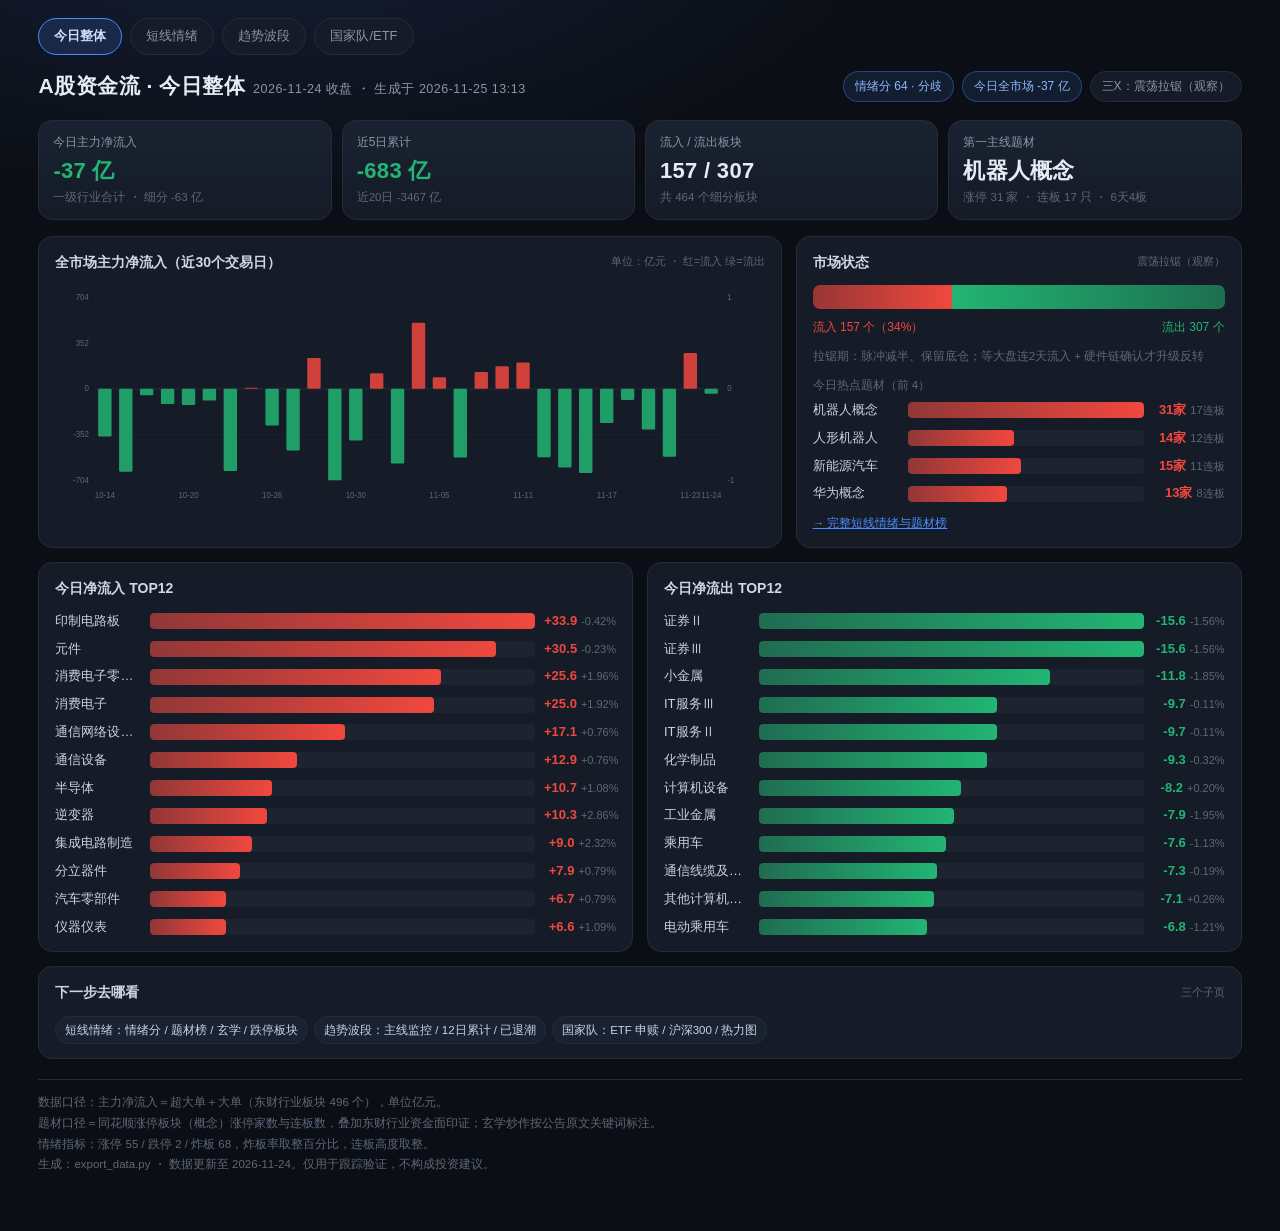
==== commit 05e770a1: "ui: 首页瘦身（12日累计与轮动移至趋势页）" ====
--- a/index.html
+++ b/index.html
@@ -47,15 +47,13 @@
       <div class="card"><h2>今日净流出 TOP12</h2><div class="rows" id="botRows"></div></div>
     </div>
 
-    <div class="grid g2">
-      <div class="card"><h2>12日累计净流入 TOP12</h2><div class="rows" id="cumUp"></div></div>
-      <div class="card"><h2>12日累计净流出 TOP12</h2><div class="rows" id="cumDn"></div></div>
-    </div>
-
     <div class="card">
-      <h2>轮动节奏<em>相邻交易日 TOP10 重合度（Jaccard）</em></h2>
-      <svg class="chart" id="rchart" viewBox="0 0 900 200" preserveAspectRatio="none"></svg>
-      <div class="note"><a href="qushi.html">→ 趋势波段：主线监控与累计资金</a>　<a href="guojia.html">→ 国家队 / ETF 申赎</a></div>
+      <h2>下一步去哪看<em>三个子页</em></h2>
+      <div class="chips">
+        <a href="duanxian.html" class="chip" style="text-decoration:none">短线情绪：情绪分 / 题材榜 / 玄学 / 跌停板块</a>
+        <a href="qushi.html" class="chip" style="text-decoration:none">趋势波段：主线监控 / 12日累计 / 已退潮</a>
+        <a href="guojia.html" class="chip" style="text-decoration:none">国家队：ETF 申赎 / 沪深300 / 热力图</a>
+      </div>
     </div>`;
 
   function kpi(k,v,s2,c){return `<div class="kpi"><div class="k">${k}</div><div class="v ${c||''}">${v}</div><div class="s">${esc(s2||'')}</div></div>`;}
@@ -82,25 +80,6 @@
 
   rows($('topRows'), t.top||[], true);
   rows($('botRows'), t.bottom||[], true);
-  rows($('cumUp'), (D.cum||{}).up||[], false);
-  rows($('cumDn'), (D.cum||{}).down||[], false);
-
-  (function(){
-    const d=D.rotation||[]; if(!d.length) return;
-    const W=900,H=200,padL=40,padB=26,padT=12,max=.35,n=d.length,bw=(W-padL-10)/n;
-    let s2='';
-    [0,.1,.2,.3].forEach(k=>{
-      const y=H-padB-(k/max)*(H-padT-padB);
-      s2+=`<line class="axis" x1="${padL}" x2="${W-4}" y1="${y}" y2="${y}" opacity="${k===0?.9:.3}"/>`;
-      s2+=`<text x="${padL-6}" y="${y+3}" text-anchor="end">${k.toFixed(1)}</text>`;
-    });
-    d.forEach((p,i)=>{
-      const h=Math.min(p.j,max)/max*(H-padT-padB), x=padL+i*bw+bw*.2, w=bw*.6;
-      s2+=`<rect x="${x.toFixed(1)}" y="${(H-padB-h).toFixed(1)}" width="${w.toFixed(1)}" height="${Math.max(h,.8).toFixed(1)}" rx="2" fill="#4a8cff" opacity=".75"><title>${p.d} ${p.j.toFixed(2)}</title></rect>`;
-      if(i%4===0) s2+=`<text x="${(x+w/2).toFixed(1)}" y="${H-8}" text-anchor="middle">${p.d.slice(5)}</text>`;
-    });
-    $('rchart').innerHTML=s2;
-  })();
 })();
 </script>
 </body>
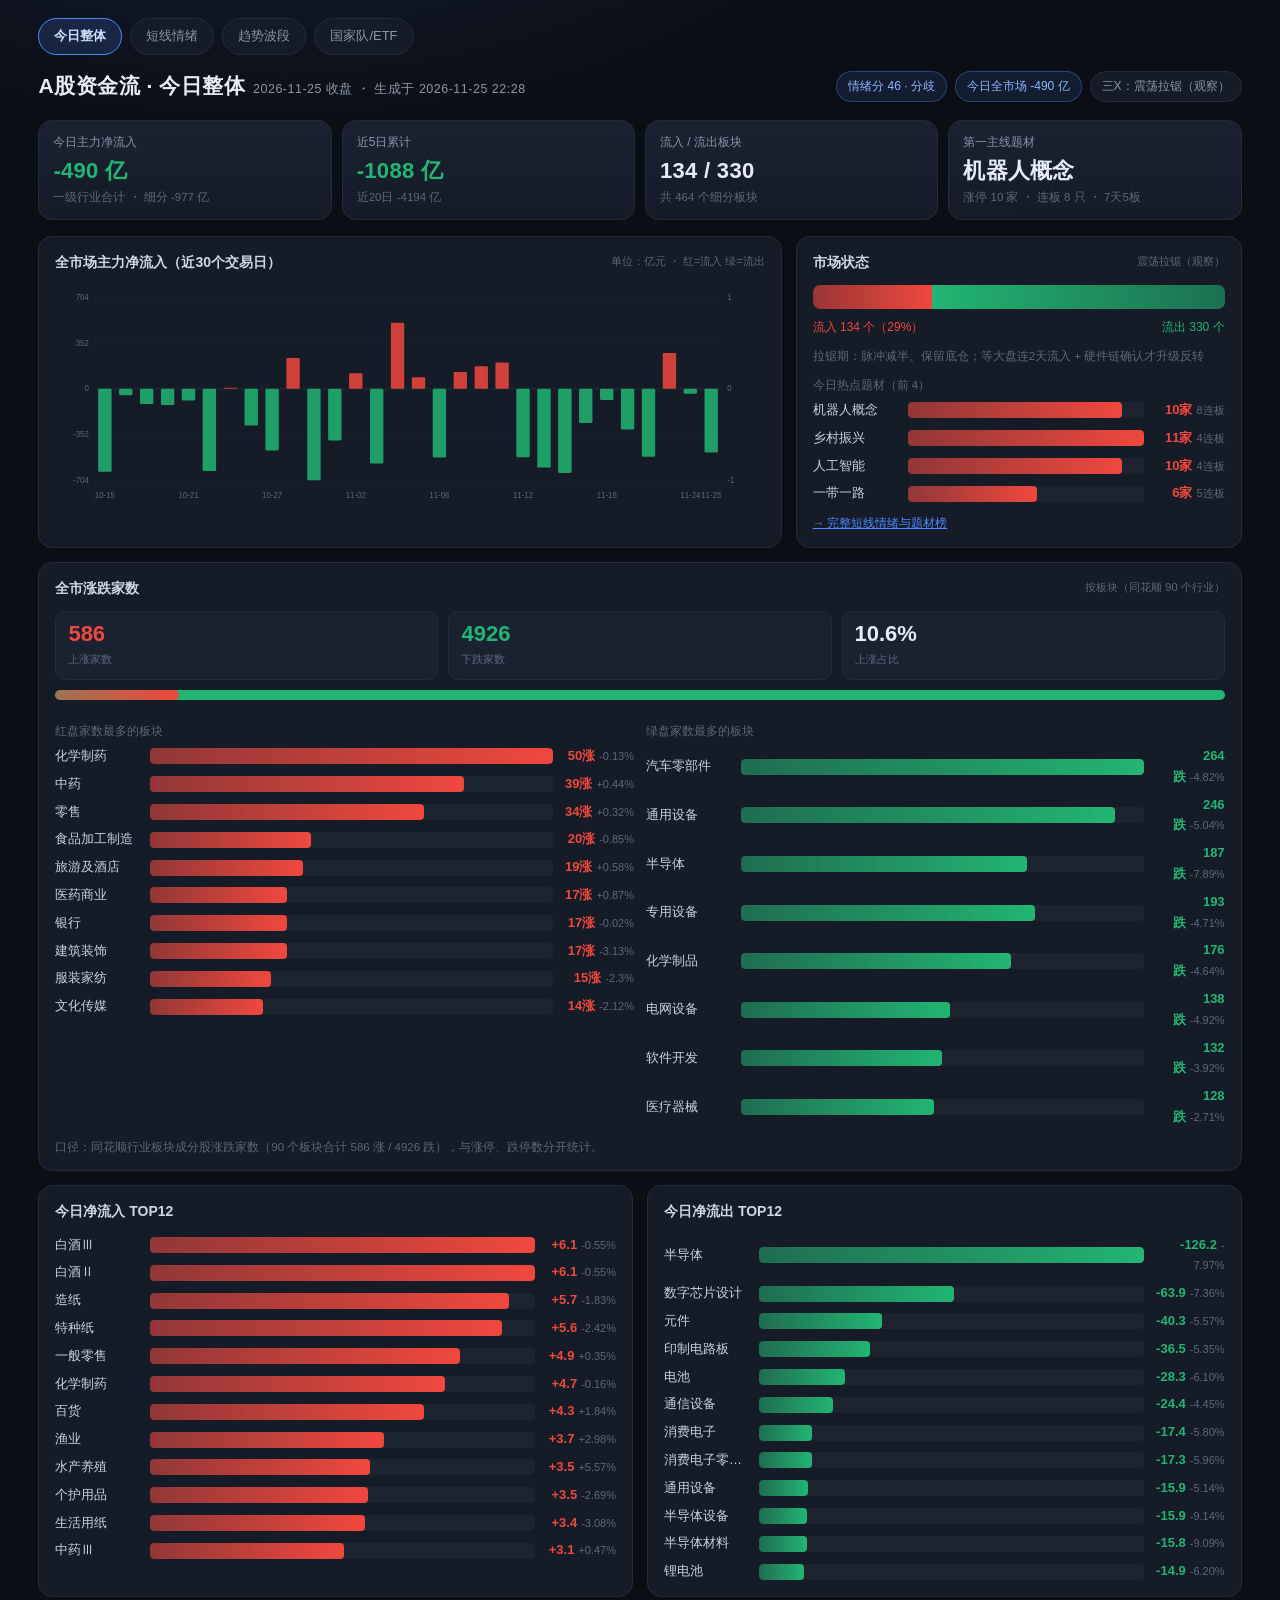
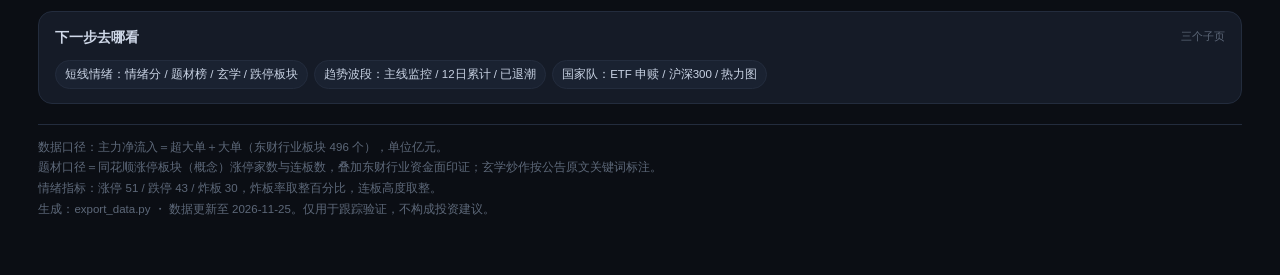
==== commit ae8dca1e: "feat: 首页新增全市涨跌家数（按板块）" ====
--- a/index.html
+++ b/index.html
@@ -42,6 +42,27 @@
       </div>
     </div>
 
+    <div class="card mb">
+      <h2>全市涨跌家数<em id="bwDate">按板块（同花顺行业）</em></h2>
+      <div class="bw-top">
+        <div><b class="up" id="bwUpN">–</b><span>上涨家数</span></div>
+        <div><b class="dn" id="bwDnN">–</b><span>下跌家数</span></div>
+        <div><b id="bwRatio">–</b><span>上涨占比</span></div>
+      </div>
+      <div class="bw-bar"><i id="bwBar" style="width:0"></i></div>
+      <div class="grid g2" style="margin:0;gap:12px">
+        <div>
+          <div class="sub">红盘家数最多的板块</div>
+          <div class="rows" id="bwUpList"></div>
+        </div>
+        <div>
+          <div class="sub">绿盘家数最多的板块</div>
+          <div class="rows" id="bwDnList"></div>
+        </div>
+      </div>
+      <div class="note" id="bwNote"></div>
+    </div>
+
     <div class="grid g2">
       <div class="card"><h2>今日净流入 TOP12</h2><div class="rows" id="topRows"></div></div>
       <div class="card"><h2>今日净流出 TOP12</h2><div class="rows" id="botRows"></div></div>
@@ -59,6 +80,28 @@
   function kpi(k,v,s2,c){return `<div class="kpi"><div class="k">${k}</div><div class="v ${c||''}">${v}</div><div class="s">${esc(s2||'')}</div></div>`;}
 
   barLine($('mchart'), D.market||[]);
+
+  // 全市涨跌家数（按板块）
+  (function(){
+    const B=D.breadthStock;
+    if(!B || !(B.upBoards||[]).length){
+      $('bwNote').textContent='全市涨跌家数未采集到（scripts/collect_breadth.py；同花顺行业页不可达时会缺省）。';
+      return;
+    }
+    $('bwDate').textContent='按板块（同花顺 '+B.nBoards+' 个行业）';
+    $('bwUpN').textContent=B.up; $('bwDnN').textContent=B.down;
+    $('bwRatio').textContent=(B.upRatio==null?'–':B.upRatio+'%');
+    $('bwBar').style.width=(B.upRatio||0)+'%';
+    const uB=B.upBoards||[], dB=B.downBoards||[];
+    const umx=Math.max(...uB.map(x=>x.up),1), dmx=Math.max(...dB.map(x=>x.down),1);
+    $('bwUpList').innerHTML=uB.map(x=>`<div class="row"><div class="nm">${esc(x.name)}</div>
+      <div class="bar"><i class="up" style="width:${(x.up/umx*100).toFixed(0)}%"></i></div>
+      <div class="val up">${x.up}涨<span class="pct">${x.pct==null?'':(x.pct>0?'+':'')+x.pct+'%'}</span></div></div>`).join('');
+    $('bwDnList').innerHTML=dB.map(x=>`<div class="row"><div class="nm">${esc(x.name)}</div>
+      <div class="bar"><i class="dn" style="width:${(x.down/dmx*100).toFixed(0)}%"></i></div>
+      <div class="val dn">${x.down}跌<span class="pct">${x.pct==null?'':x.pct+'%'}</span></div></div>`).join('');
+    $('bwNote').textContent='口径：同花顺行业板块成分股涨跌家数（'+B.nBoards+' 个板块合计 '+B.up+' 涨 / '+B.down+' 跌），与涨停、跌停数分开统计。';
+  })();
 
   // 宽度
   const tot=(t.inCount||0)+(t.outCount||0)||1, pct=(t.inCount||0)/tot*100;
--- a/assets/site.css
+++ b/assets/site.css
@@ -151,6 +151,40 @@
 .xu b{color:#ffca6b}
 .xu span{display:block;color:var(--dim);font-size:11px;margin-top:3px;line-height:1.55}
 
+/* 板块强度与龙头 */
+.bs-list{display:flex;flex-direction:column;gap:9px}
+.bsr{background:var(--card2);border:1px solid var(--line);border-radius:11px;padding:10px 12px}
+.bsr.top{border-color:rgba(240,72,62,.45);background:rgba(240,72,62,.07)}
+.bsr-h{display:flex;align-items:center;gap:8px;font-size:14px}
+.bsr-h .rk{font-size:11.5px;color:var(--dim2);font-variant-numeric:tabular-nums}
+.bsr-h b{font-weight:600;color:#e6ebf5}
+.bsr-h i{margin-left:auto;font-style:normal;font-size:13px;font-weight:700;color:#ff9b92;font-variant-numeric:tabular-nums}
+.bsr-bar{height:6px;border-radius:4px;background:rgba(255,255,255,.05);margin:7px 0 6px;overflow:hidden}
+.bsr-bar i{display:block;height:100%;border-radius:4px;background:linear-gradient(90deg,rgba(240,72,62,.55),var(--up))}
+.bsr-m{font-size:11.5px;color:var(--dim)}
+.bsr-l{font-size:12px;color:#c9d3e4;margin-top:3px;line-height:1.6}
+.bsr-l b{color:#ffca6b;font-weight:600}
+.bs-lad{display:flex;flex-direction:column;gap:6px}
+.bl-row{display:grid;grid-template-columns:38px 1fr 40px;gap:8px;align-items:start;font-size:12px;background:var(--card2);border:1px solid var(--line);border-radius:9px;padding:7px 10px}
+.bl-h{color:#ffca6b;font-weight:600;font-variant-numeric:tabular-nums}
+.bl-s{color:#c9d3e4;line-height:1.7}
+.bl-s em{font-style:normal;color:var(--dim2);font-size:10.5px;margin:0 7px 0 3px}
+.bl-n{text-align:right;color:var(--dim2);font-size:11px}
+.bs-hy{display:grid;grid-template-columns:repeat(auto-fit,minmax(230px,1fr));gap:7px}
+.bhy{display:grid;grid-template-columns:16px 1fr auto;gap:7px;align-items:center;background:var(--card2);border:1px solid var(--line);border-radius:9px;padding:7px 10px;font-size:12px}
+.bhy .rk{color:var(--dim2);font-size:11px}
+.bhy b{font-weight:600;color:#dbe3f0}
+.bhy-n{color:var(--dim2);font-size:11px;margin-left:6px}
+.bhy-l{color:#c9d3e4;font-size:11.5px;text-align:right;white-space:nowrap}
+
+/* 全市涨跌家数 */
+.bw-top{display:grid;grid-template-columns:repeat(3,1fr);gap:10px;margin-bottom:10px}
+.bw-top div{background:var(--card2);border:1px solid var(--line);border-radius:10px;padding:9px 12px}
+.bw-top b{display:block;font-size:22px;font-variant-numeric:tabular-nums;line-height:1.2}
+.bw-top span{font-size:11px;color:var(--dim2)}
+.bw-bar{height:10px;border-radius:6px;background:linear-gradient(90deg,#22b573,#22b573);overflow:hidden;margin-bottom:12px}
+.bw-bar i{display:block;height:100%;border-radius:6px;background:linear-gradient(90deg,rgba(240,72,62,.6),#f0483e)}
+
 @media(max-width:640px){
   body{padding:14px 12px 48px}
   h1{font-size:18px}
